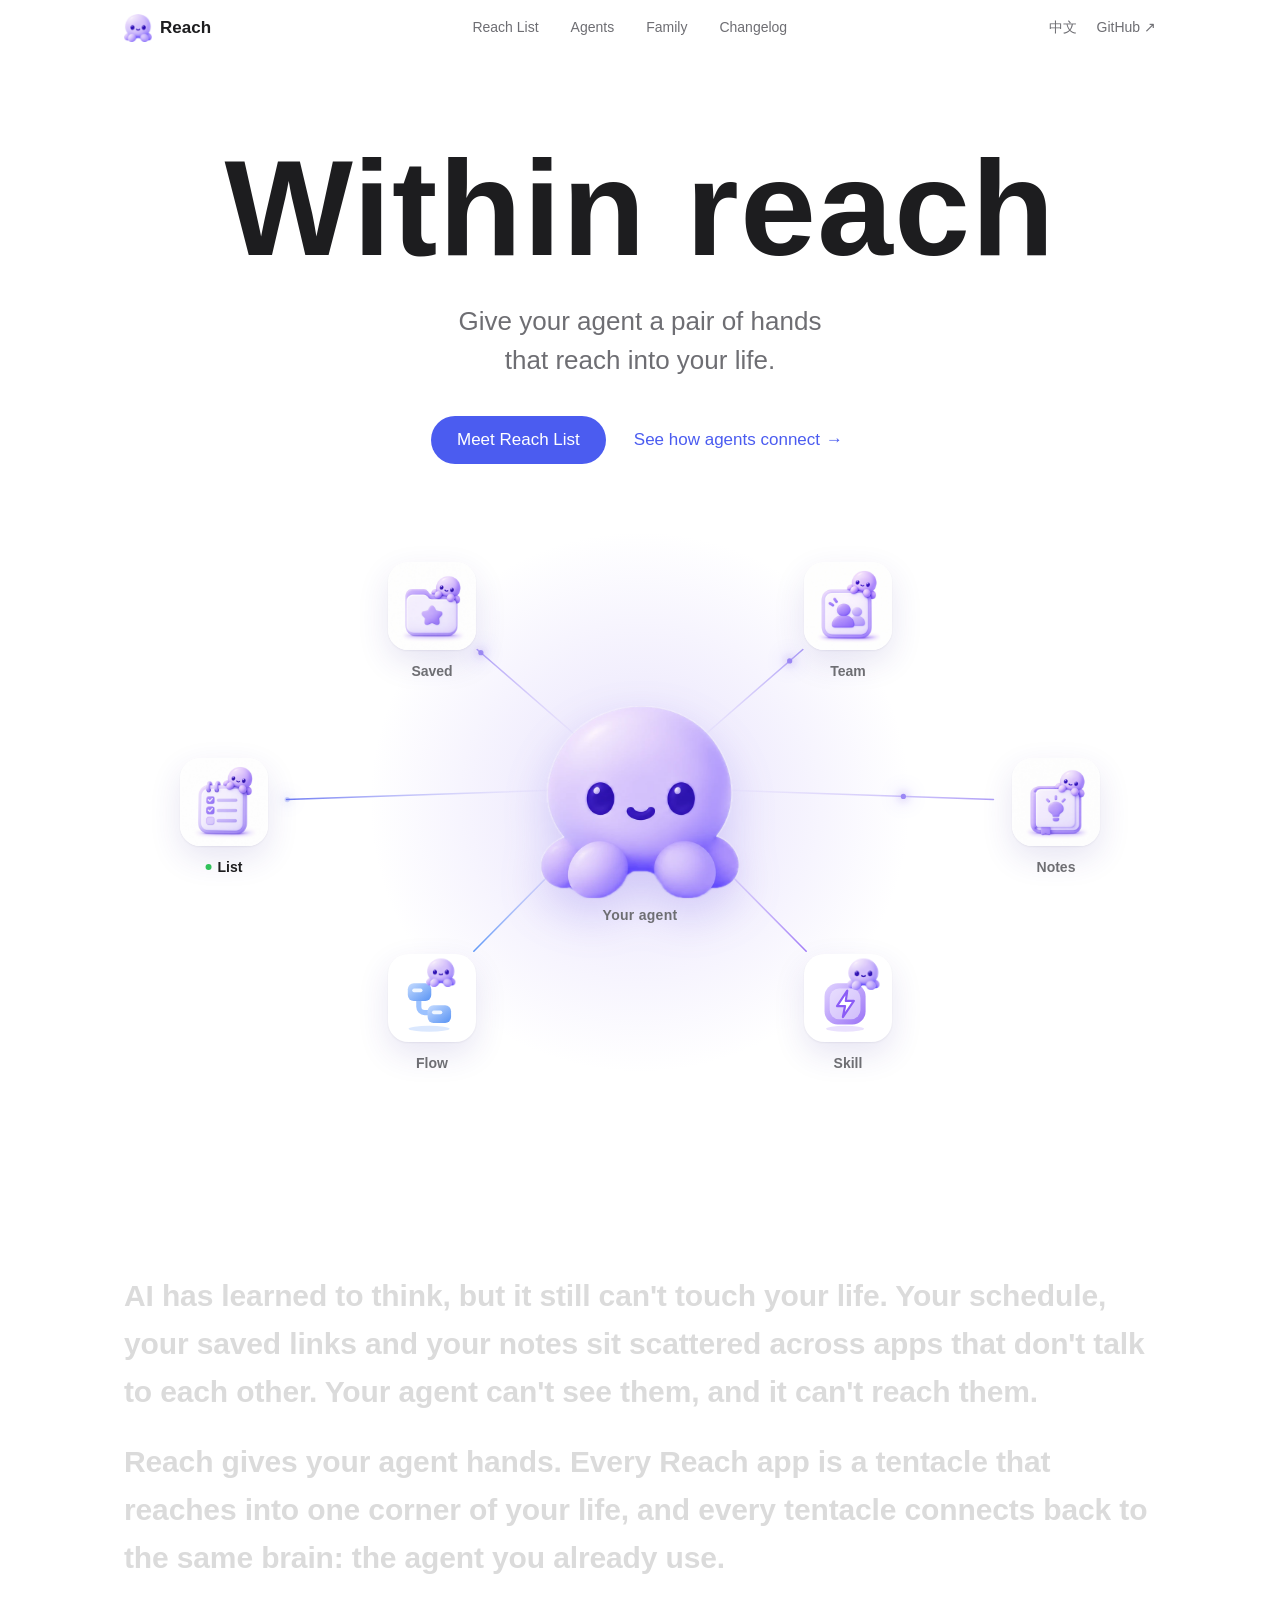
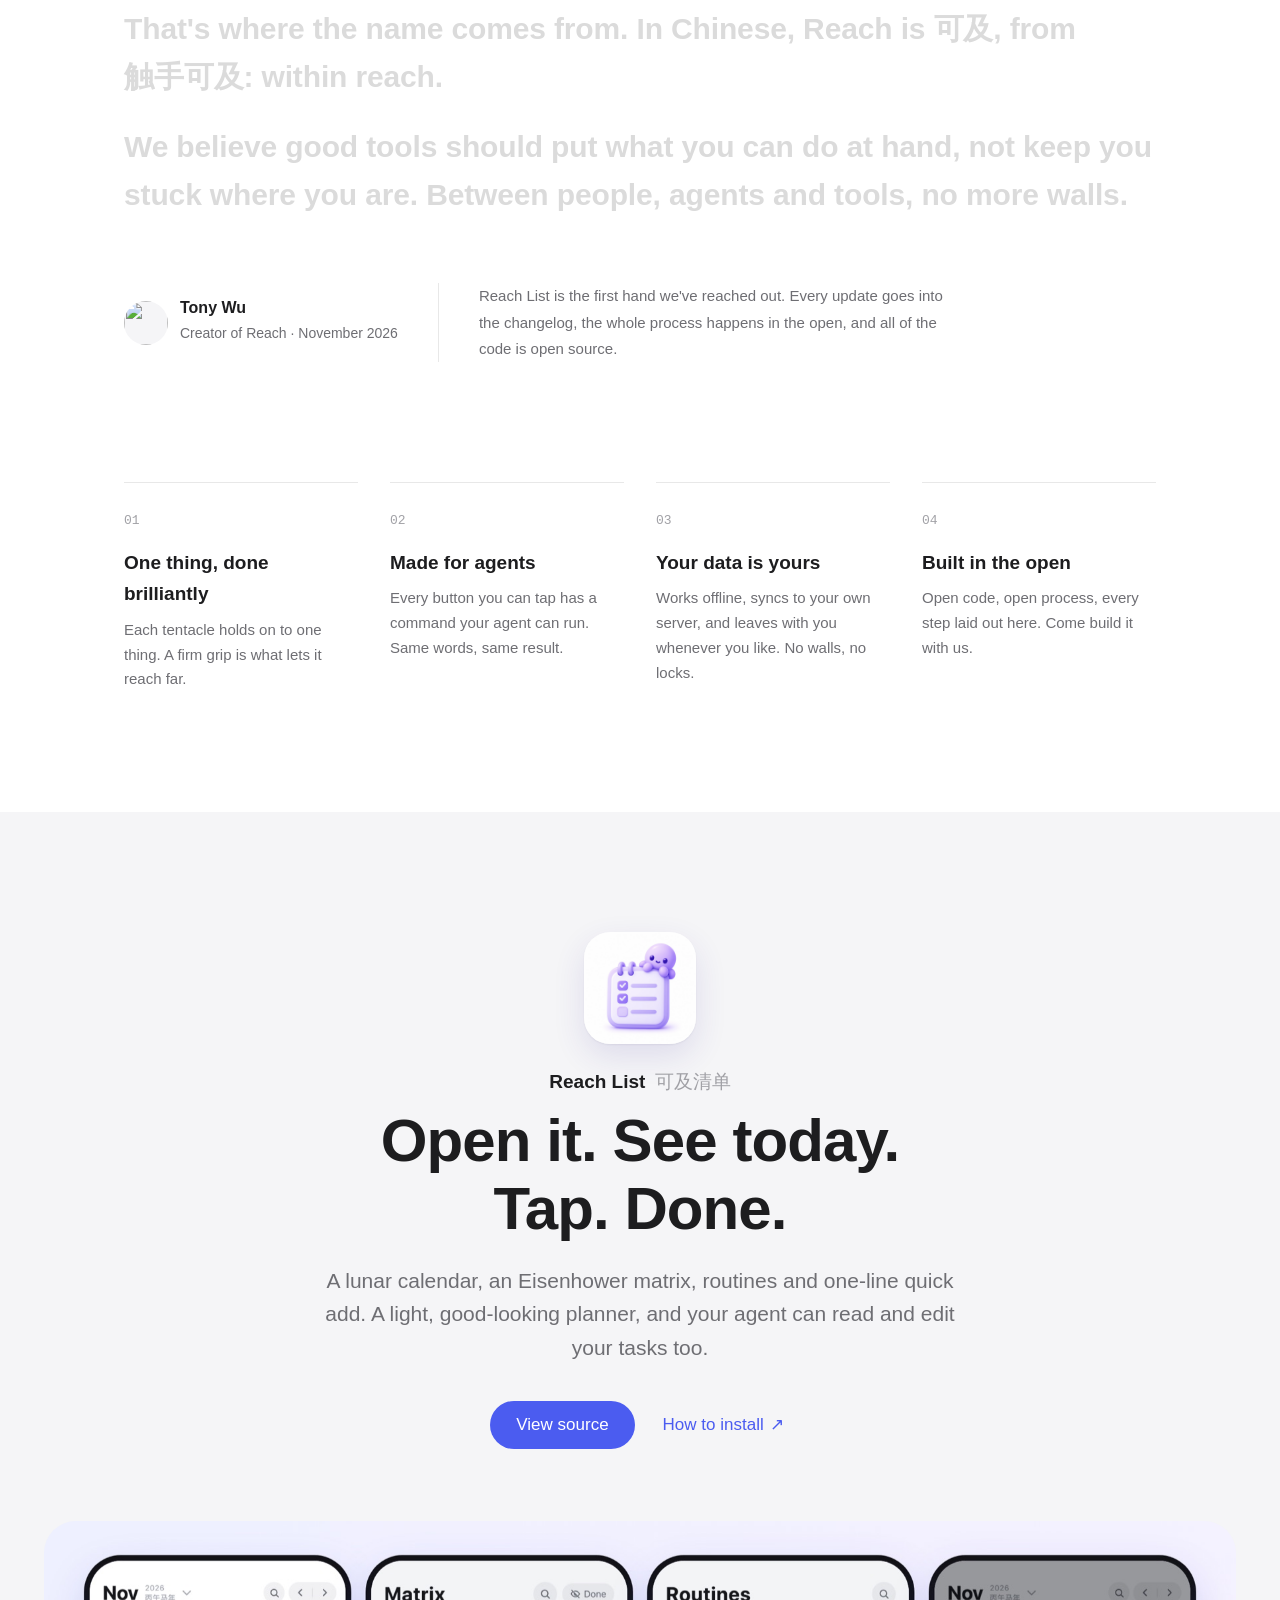
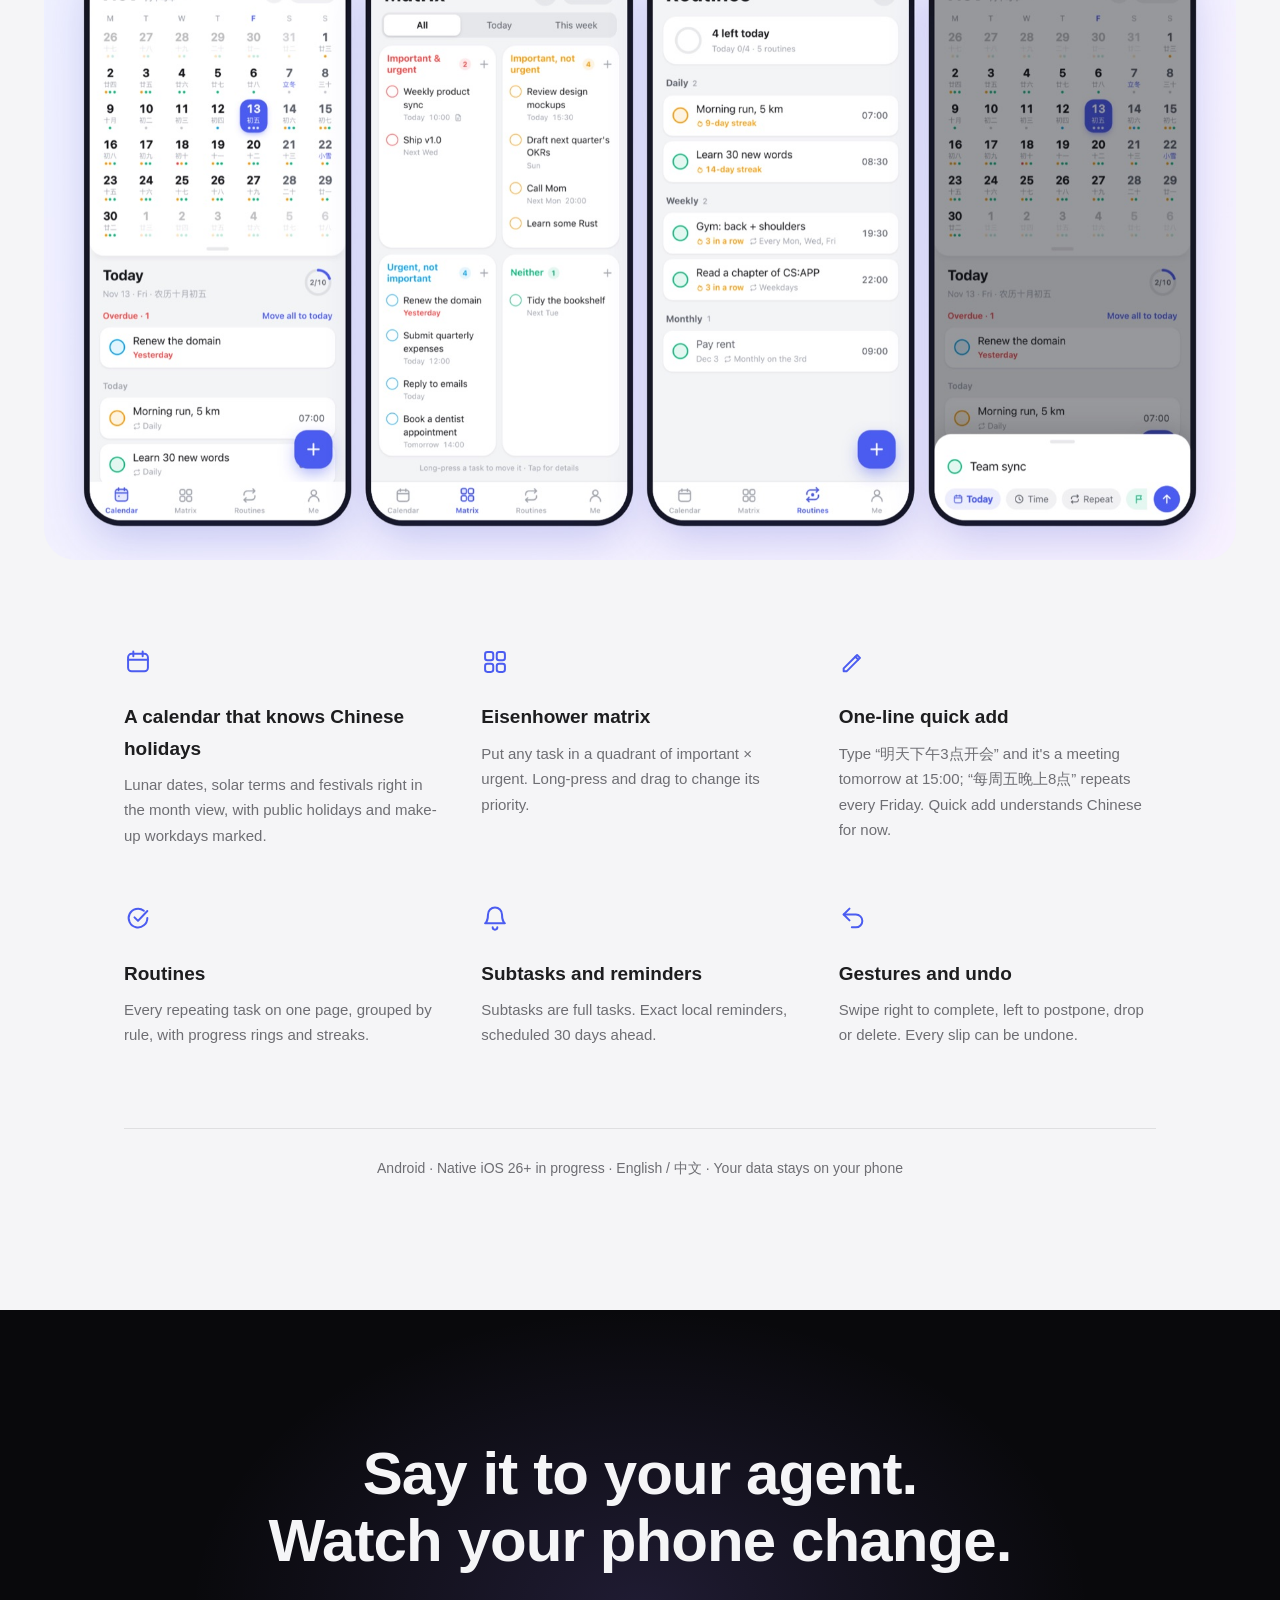
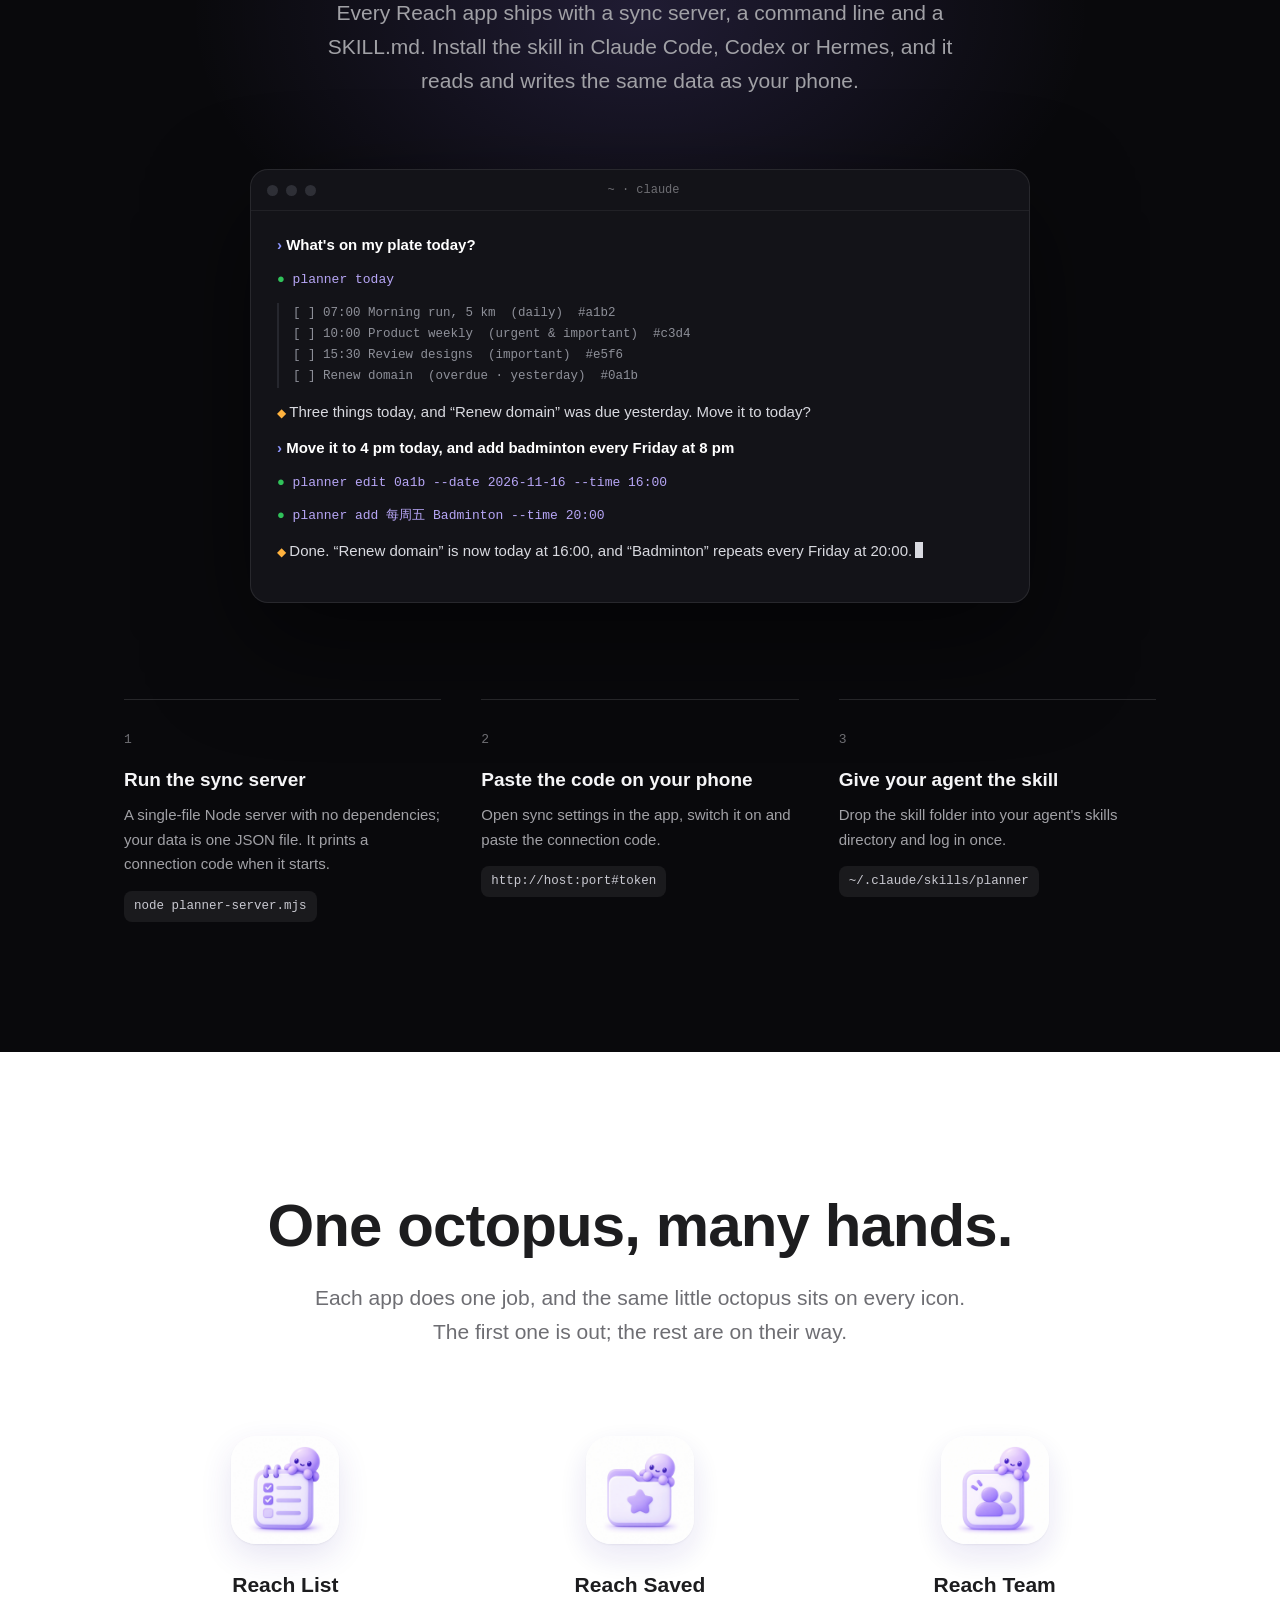
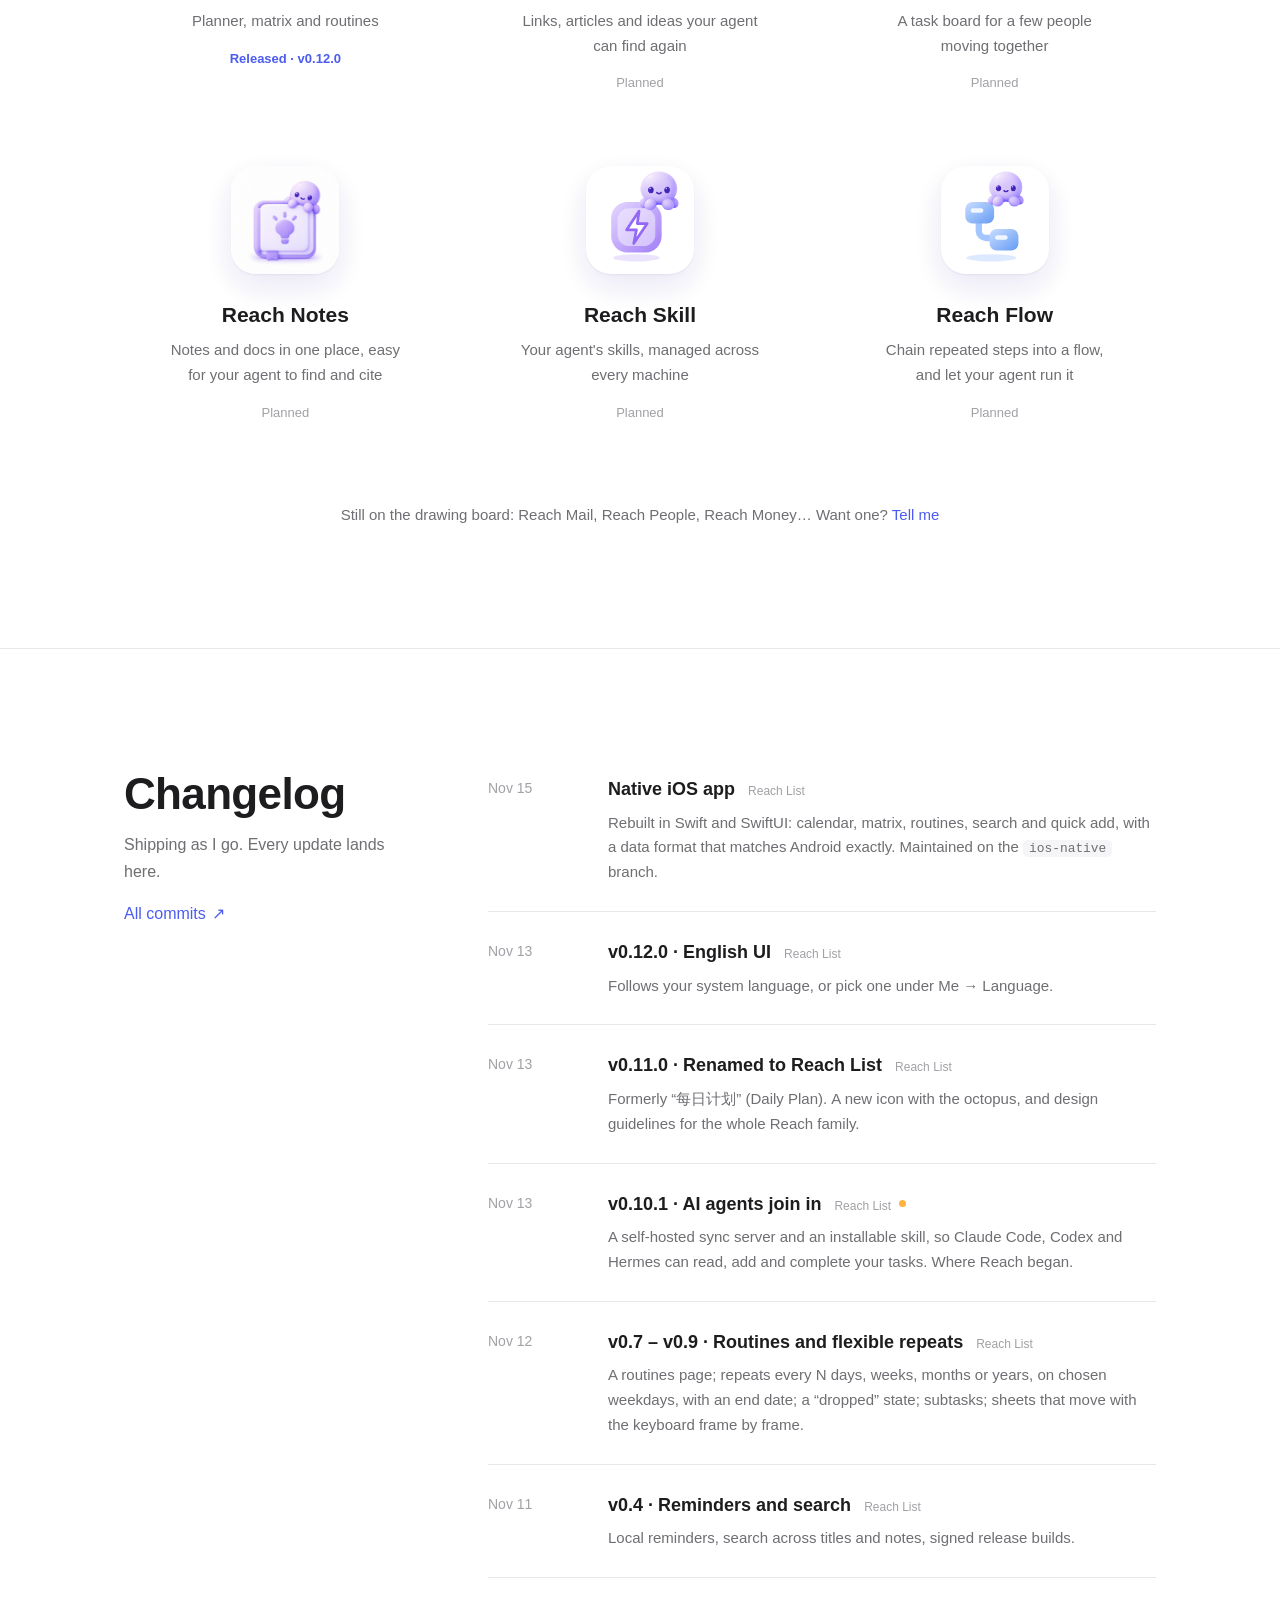
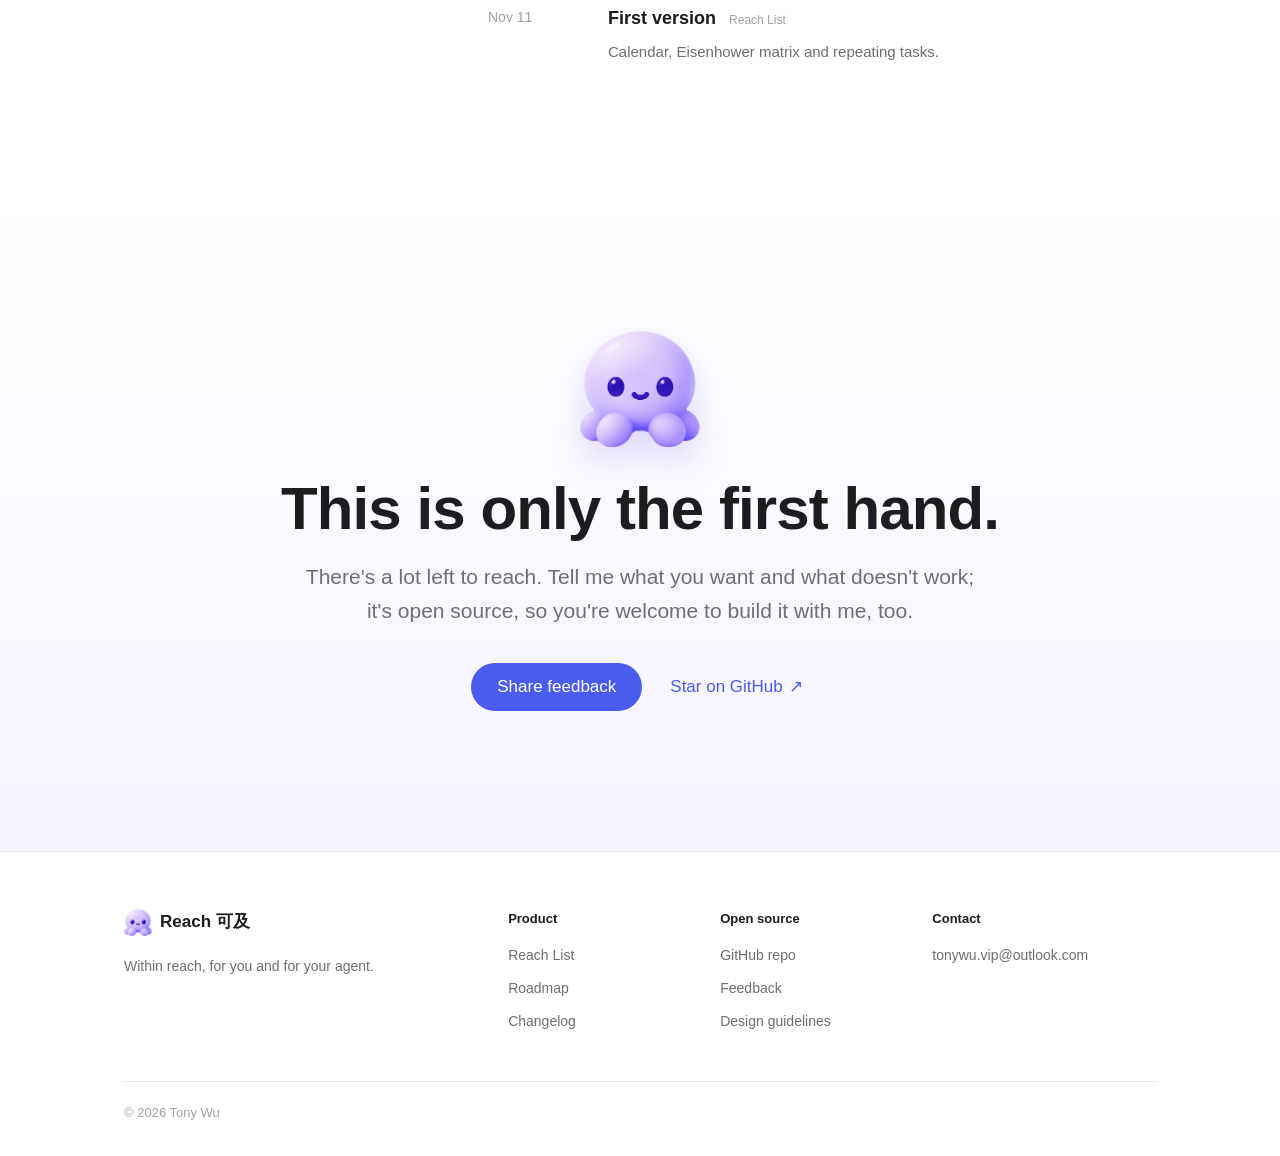
==== en/index.html @ 044f1260 "Add an English page, language auto-detection and a reworked manifesto - English version at /en/ with" ====
<!doctype html>
<html lang="en">
<head>
<meta charset="utf-8">
<meta name="viewport" content="width=device-width, initial-scale=1, viewport-fit=cover">
<title>Reach · Within reach</title>
<meta name="description" content="Reach (可及) is a family of small, open-source apps — list, saved, team, notes, skills, flows — each one usable by the AI agent you already run, through a single skill.">
<meta property="og:title" content="Reach · Within reach">
<meta property="og:description" content="Open-source apps your AI agent can use. The first one: Reach List.">
<meta property="og:image" content="../assets/list-hero-en.jpg">
<meta name="theme-color" content="#FFFFFF" media="(prefers-color-scheme: light)">
<meta name="theme-color" content="#0B0B0E" media="(prefers-color-scheme: dark)">
<link rel="icon" href="../assets/favicon-64.png?v=2" type="image/png" sizes="64x64">
<link rel="icon" href="../favicon.ico?v=2" sizes="any">
<link rel="apple-touch-icon" href="../assets/apple-touch-icon.png">
<script>
(function () {
  if (/bot|crawl|spider|slurp|bing|baidu|yandex|duckduck/i.test(navigator.userAgent) || navigator.webdriver) return;
  var pref = null;
  try { pref = localStorage.getItem('reach-lang'); } catch (e) {}
  var first = (navigator.languages && navigator.languages[0]) || navigator.language || '';
  var want = pref || (/^zh/i.test(first) ? 'zh' : 'en');
  if (want !== 'en') location.replace('../' + location.hash);
})();
</script>
<link rel="alternate" hreflang="zh-CN" href="../">
<link rel="alternate" hreflang="en" href="./">
<link rel="stylesheet" href="../style.css?v=14">
</head>
<body>

<!-- Mascot + family icons. Every icon: pastel object, lavender octopus peeking over its top-right corner. -->
<svg width="0" height="0" style="position:absolute" aria-hidden="true">
  <defs>
    <linearGradient id="g-violet" x1="0" y1="0" x2="1" y2="1"><stop offset="0" stop-color="#E2D5FF"/><stop offset="1" stop-color="#9A72F6"/></linearGradient>
    <linearGradient id="g-blue" x1="0" y1="0" x2="1" y2="1"><stop offset="0" stop-color="#C6DCFF"/><stop offset="1" stop-color="#5893F4"/></linearGradient>
    <symbol id="i-skill" viewBox="0 0 120 120">
      <ellipse cx="56" cy="102" rx="26" ry="4" fill="#8B5CF6" opacity=".18"/>
      <rect x="28" y="40" width="56" height="56" rx="18" fill="url(#g-violet)"/>
      <rect x="35" y="47" width="42" height="42" rx="13" fill="#F6F1FF" opacity=".55"/>
      <path d="M59 50 45 71h11l-3 15 15-22H57z" fill="#fff" stroke="#8B5CF6" stroke-width="3" stroke-linejoin="round"/>
      <image href="../assets/octo-front.png" x="59" y="6" width="44" height="43"/>
    </symbol>
    <symbol id="i-flow" viewBox="0 0 120 120">
      <ellipse cx="56" cy="102" rx="28" ry="4" fill="#3B82F6" opacity=".18"/>
      <path d="M42 60v12a8 8 0 0 0 8 8h6" fill="none" stroke="#9CC2FF" stroke-width="7" stroke-linecap="round"/>
      <rect x="27" y="40" width="32" height="24" rx="8" fill="url(#g-blue)"/>
      <rect x="54" y="70" width="32" height="24" rx="8" fill="url(#g-blue)"/>
      <rect x="33" y="47" width="14" height="5" rx="2.5" fill="#EFF6FF"/>
      <rect x="60" y="77" width="14" height="5" rx="2.5" fill="#EFF6FF"/>
      <image href="../assets/octo-front.png" x="52" y="6" width="40" height="39"/>
    </symbol>
  </defs>
</svg>

<header class="nav" id="top">
  <div class="wrap nav-in">
    <a class="brand" href="#top" aria-label="Reach home">
      <img class="brand-octo" src="../assets/octo-128.png" alt="" width="28" height="27">
      <span>Reach</span>
    </a>
    <nav class="nav-links">
      <a href="#list">Reach List</a>
      <a href="#agent">Agents</a>
      <a href="#family">Family</a>
      <a href="#changelog">Changelog</a>
    </nav>
    <div class="nav-end">
      <a class="nav-lang" data-lang="zh" href="../" hreflang="zh-CN" lang="zh-CN">中文</a>
      <a class="nav-gh" href="https://github.com/TonyWu2333/reachlist" target="_blank" rel="noopener">GitHub <span aria-hidden="true">↗</span></a>
    </div>
  </div>
</header>

<main>

<!-- ============ Hero ============ -->
<section class="hero">
  <div class="wrap">
    <h1>Within reach</h1>
    <p class="hero-sub">Give your agent a pair of hands<br>that reach into your life.</p>
    <div class="hero-cta">
      <a class="btn btn-primary" href="#list">Meet Reach List</a>
      <a class="btn btn-text" href="#agent">See how agents connect <span aria-hidden="true">→</span></a>
    </div>
  </div>

  <div class="stage" id="stage" aria-label="Your agent reaches every Reach app">
    <svg class="arms" id="arms" aria-hidden="true"></svg>
    <div class="core">
      <img class="octo" src="../assets/octo-front.png" alt="">
      <span class="core-label">Your agent</span>
    </div>
    <a class="orb live" href="#list" style="--a:180deg; --c:#4B5CF0"><span class="icon"><img src="../assets/list-icon.png" alt=""></span><b>List</b></a>
    <a class="orb" href="#family"    style="--a:240deg; --c:#9B87F5"><span class="icon"><img src="../assets/saved-icon.png" alt=""></span><b>Saved</b></a>
    <a class="orb" href="#family"    style="--a:300deg; --c:#9B87F5"><span class="icon"><img src="../assets/team-icon.png" alt=""></span><b>Team</b></a>
    <a class="orb" href="#family"    style="--a:0deg; --c:#9B87F5"><span class="icon"><img src="../assets/notes-icon.png" alt=""></span><b>Notes</b></a>
    <a class="orb" href="#family"    style="--a:60deg; --c:#8B5CF6"><span class="icon"><svg viewBox="0 0 120 120"><use href="#i-skill"/></svg></span><b>Skill</b></a>
    <a class="orb" href="#family"    style="--a:120deg; --c:#3B82F6"><span class="icon"><svg viewBox="0 0 120 120"><use href="#i-flow"/></svg></span><b>Flow</b></a>
  </div>
</section>

<!-- ============ Manifesto ============ -->
<section class="manifesto" id="story">
  <div class="wrap">
    <div class="m-text">
      <p>AI has learned to think, but it still can't touch your life. Your schedule, your saved links and your notes sit scattered across apps that don't talk to each other. Your agent can't see them, and it can't reach them.</p>
      <p>Reach gives your agent hands. Every Reach app is a tentacle that reaches into one corner of your life, and every tentacle connects back to the same brain: the agent you already use.</p>
      <p>That's where the name comes from. In Chinese, Reach is 可及, from <span class="nw">触手可及:</span> <span class="key nw">within reach.</span></p>
      <p>We believe good tools should put what you can do at hand, not keep you stuck where you are. Between people, agents and tools, <span class="nw">no more walls.</span></p>
    </div>
    <div class="m-foot">
      <div class="m-author">
        <img src="https://github.com/TonyWu2333.png?size=96" alt="" width="44" height="44" loading="lazy">
        <div><b>Tony Wu</b><span>Creator of Reach · November 2026</span></div>
      </div>
      <p class="m-note">Reach List is the first hand we've reached out. Every update goes into the changelog, the whole process happens in the open, and all of the code is open source.</p>
    </div>

    <div class="principles">
      <div><span>01</span><h3>One thing, done brilliantly</h3><p>Each tentacle holds on to one thing. A firm grip is what lets it reach far.</p></div>
      <div><span>02</span><h3>Made for agents</h3><p>Every button you can tap has a command your agent can run. Same words, same result.</p></div>
      <div><span>03</span><h3>Your data is yours</h3><p>Works offline, syncs to your own server, and leaves with you whenever you like. No walls, no locks.</p></div>
      <div><span>04</span><h3>Built in the open</h3><p>Open code, open process, every step laid out here. Come build it with us.</p></div>
    </div>
  </div>
</section>

<!-- ============ Reach List ============ -->
<section class="product" id="list">
  <div class="wrap">
    <div class="product-head">
      <img class="product-icon" src="../assets/list-icon.png" alt="Reach List icon" width="112" height="112">
      <p class="product-name">Reach List <span>可及清单</span></p>
      <h2>Open it. See today.<br>Tap. Done.</h2>
      <p class="lead">A lunar calendar, an Eisenhower matrix, routines and one-line quick add. A light, good-looking planner, and your agent can read and edit your tasks too.</p>
      <div class="product-cta">
        <a class="btn btn-primary" href="https://github.com/TonyWu2333/reachlist" target="_blank" rel="noopener">View source</a>
        <a class="btn btn-text" href="https://github.com/TonyWu2333/reachlist#-install" target="_blank" rel="noopener">How to install <span aria-hidden="true">↗</span></a>
      </div>
    </div>
  </div>

  <div class="wrap wide">
    <figure class="screens"><img src="../assets/list-hero-en.jpg" alt="Reach List screens: calendar, Eisenhower matrix, routines and quick add" loading="lazy"></figure>
  </div>

  <div class="wrap">
    <div class="features">
      <div>
        <svg viewBox="0 0 24 24"><rect x="3.5" y="5" width="17" height="15" rx="3"/><path d="M3.5 10h17M8 3v4M16 3v4"/></svg>
        <h3>A calendar that knows Chinese holidays</h3><p>Lunar dates, solar terms and festivals right in the month view, with public holidays and make-up workdays marked.</p>
      </div>
      <div>
        <svg viewBox="0 0 24 24"><rect x="3.5" y="3.5" width="7" height="7" rx="2"/><rect x="13.5" y="3.5" width="7" height="7" rx="2"/><rect x="3.5" y="13.5" width="7" height="7" rx="2"/><rect x="13.5" y="13.5" width="7" height="7" rx="2"/></svg>
        <h3>Eisenhower matrix</h3><p>Put any task in a quadrant of important × urgent. Long-press and drag to change its priority.</p>
      </div>
      <div>
        <svg viewBox="0 0 24 24"><path d="M4 17.5V20h2.5L18 8.5 15.5 6z"/><path d="M14 7.5 16.5 10"/></svg>
        <h3>One-line quick add</h3><p>Type “明天下午3点开会” and it's a meeting tomorrow at 15:00; “每周五晚上8点” repeats every Friday. Quick add understands Chinese for now.</p>
      </div>
      <div>
        <svg viewBox="0 0 24 24"><path d="M20 12a8 8 0 1 1-3-6.2"/><path d="m9 11.5 3 3 8-8.5"/></svg>
        <h3>Routines</h3><p>Every repeating task on one page, grouped by rule, with progress rings and streaks.</p>
      </div>
      <div>
        <svg viewBox="0 0 24 24"><path d="M6 9a6 6 0 1 1 12 0c0 6 2.5 7.5 2.5 7.5h-17S6 15 6 9z"/><path d="M10 20a2 2 0 0 0 4 0"/></svg>
        <h3>Subtasks and reminders</h3><p>Subtasks are full tasks. Exact local reminders, scheduled 30 days ahead.</p>
      </div>
      <div>
        <svg viewBox="0 0 24 24"><path d="M9 14 4 9l5-5"/><path d="M4 9h10.5a5.5 5.5 0 0 1 0 11H11"/></svg>
        <h3>Gestures and undo</h3><p>Swipe right to complete, left to postpone, drop or delete. Every slip can be undone.</p>
      </div>
    </div>
    <p class="specs">Android&nbsp;·&nbsp;Native iOS 26+ in progress&nbsp;·&nbsp;English / 中文&nbsp;·&nbsp;Your data stays on your phone</p>
  </div>
</section>

<!-- ============ Agent ============ -->
<section class="agent" id="agent">
  <div class="wrap">
    <div class="agent-head">
      <h2>Say it to your agent.<br>Watch your phone change.</h2>
      <p class="lead">Every Reach app ships with a sync server, a command line and a SKILL.md. Install the skill in Claude Code, Codex or Hermes, and it reads and writes the same data as your phone.</p>
    </div>

    <div class="term" role="img" aria-label="Example conversation with an agent">
      <div class="term-bar"><i></i><i></i><i></i><span>~ · claude</span></div>
      <div class="term-body">
        <p class="t-user">What's on my plate today?</p>
        <p class="t-tool">planner today</p>
        <pre class="t-out">[ ] 07:00 Morning run, 5 km  (daily)  #a1b2
[ ] 10:00 Product weekly  (urgent &amp; important)  #c3d4
[ ] 15:30 Review designs  (important)  #e5f6
[ ] Renew domain  (overdue · yesterday)  #0a1b</pre>
        <p class="t-ai">Three things today, and “Renew domain” was due yesterday. Move it to today?</p>
        <p class="t-user">Move it to 4 pm today, and add badminton every Friday at 8 pm</p>
        <p class="t-tool">planner edit 0a1b --date 2026-11-16 --time 16:00</p>
        <p class="t-tool">planner add 每周五 Badminton --time 20:00</p>
        <p class="t-ai">Done. “Renew domain” is now today at 16:00, and “Badminton” repeats every Friday at 20:00.<span class="caret"></span></p>
      </div>
    </div>

    <ol class="steps">
      <li>
        <span class="step-n">1</span>
        <h3>Run the sync server</h3>
        <p>A single-file Node server with no dependencies; your data is one JSON file. It prints a connection code when it starts.</p>
        <code>node planner-server.mjs</code>
      </li>
      <li>
        <span class="step-n">2</span>
        <h3>Paste the code on your phone</h3>
        <p>Open sync settings in the app, switch it on and paste the connection code.</p>
        <code>http://host:port#token</code>
      </li>
      <li>
        <span class="step-n">3</span>
        <h3>Give your agent the skill</h3>
        <p>Drop the skill folder into your agent's skills directory and log in once.</p>
        <code>~/.claude/skills/planner</code>
      </li>
    </ol>
  </div>
</section>

<!-- ============ Family ============ -->
<section class="family" id="family">
  <div class="wrap">
    <div class="section-head center">
      <h2>One octopus, many hands.</h2>
      <p class="lead">Each app does one job, and the same little octopus sits on every icon. The first one is out; the rest are on their way.</p>
    </div>

    <div class="lineup">
      <a class="lu live" href="#list">
        <span class="icon"><img src="../assets/list-icon.png" alt=""></span>
        <h3>Reach List</h3>
        <p>Planner, matrix and routines</p>
        <span class="status on">Released · v0.12.0</span>
      </a>
      <div class="lu">
        <span class="icon"><img src="../assets/saved-icon.png" alt=""></span>
        <h3>Reach Saved</h3>
        <p>Links, articles and ideas your agent can find again</p>
        <span class="status">Planned</span>
      </div>
      <div class="lu">
        <span class="icon"><img src="../assets/team-icon.png" alt=""></span>
        <h3>Reach Team</h3>
        <p>A task board for a few people moving together</p>
        <span class="status">Planned</span>
      </div>
      <div class="lu">
        <span class="icon"><img src="../assets/notes-icon.png" alt=""></span>
        <h3>Reach Notes</h3>
        <p>Notes and docs in one place, easy for your agent to find and cite</p>
        <span class="status">Planned</span>
      </div>
      <div class="lu">
        <span class="icon"><svg viewBox="0 0 120 120"><use href="#i-skill"/></svg></span>
        <h3>Reach Skill</h3>
        <p>Your agent's skills, managed across every machine</p>
        <span class="status">Planned</span>
      </div>
      <div class="lu">
        <span class="icon"><svg viewBox="0 0 120 120"><use href="#i-flow"/></svg></span>
        <h3>Reach Flow</h3>
        <p>Chain repeated steps into a flow, and let your agent run it</p>
        <span class="status">Planned</span>
      </div>
    </div>
    <p class="more">Still on the drawing board: Reach Mail, Reach People, Reach Money… Want one? <a href="https://github.com/TonyWu2333/reachlist/issues" target="_blank" rel="noopener">Tell me</a></p>
  </div>
</section>

<!-- ============ Changelog ============ -->
<section class="changelog" id="changelog">
  <div class="wrap log-grid">
    <div class="log-side">
      <h2>Changelog</h2>
      <p>Shipping as I go. Every update lands here.</p>
      <a class="btn btn-text" href="https://github.com/TonyWu2333/reachlist/commits/main" target="_blank" rel="noopener">All commits <span aria-hidden="true">↗</span></a>
    </div>
    <ol class="log">
      <li><time>Nov 15</time><div><h3>Native iOS app <em>Reach List</em></h3><p>Rebuilt in Swift and SwiftUI: calendar, matrix, routines, search and quick add, with a data format that matches Android exactly. Maintained on the <code>ios-native</code> branch.</p></div></li>
      <li><time>Nov 13</time><div><h3>v0.12.0 · English UI <em>Reach List</em></h3><p>Follows your system language, or pick one under Me → Language.</p></div></li>
      <li><time>Nov 13</time><div><h3>v0.11.0 · Renamed to Reach List <em>Reach List</em></h3><p>Formerly “每日计划” (Daily Plan). A new icon with the octopus, and design guidelines for the whole Reach family.</p></div></li>
      <li class="key"><time>Nov 13</time><div><h3>v0.10.1 · AI agents join in <em>Reach List</em></h3><p>A self-hosted sync server and an installable skill, so Claude Code, Codex and Hermes can read, add and complete your tasks. Where Reach began.</p></div></li>
      <li><time>Nov 12</time><div><h3>v0.7 – v0.9 · Routines and flexible repeats <em>Reach List</em></h3><p>A routines page; repeats every N days, weeks, months or years, on chosen weekdays, with an end date; a “dropped” state; subtasks; sheets that move with the keyboard frame by frame.</p></div></li>
      <li><time>Nov 11</time><div><h3>v0.4 · Reminders and search <em>Reach List</em></h3><p>Local reminders, search across titles and notes, signed release builds.</p></div></li>
      <li><time>Nov 11</time><div><h3>First version <em>Reach List</em></h3><p>Calendar, Eisenhower matrix and repeating tasks.</p></div></li>
    </ol>
  </div>
</section>

<!-- ============ CTA ============ -->
<section class="join">
  <div class="wrap">
    <img class="join-octo" src="../assets/octo-front.png" alt="" loading="lazy">
    <h2>This is only the first hand.</h2>
    <p class="lead">There's a lot left to reach. Tell me what you want and what doesn't work; it's open source, so you're welcome to build it with me, too.</p>
    <div class="hero-cta">
      <a class="btn btn-primary" href="https://github.com/TonyWu2333/reachlist/issues/new" target="_blank" rel="noopener">Share feedback</a>
      <a class="btn btn-text" href="https://github.com/TonyWu2333/reachlist" target="_blank" rel="noopener">Star on GitHub <span aria-hidden="true">↗</span></a>
    </div>
  </div>
</section>

</main>

<footer class="foot">
  <div class="wrap">
    <div class="foot-grid">
      <div class="foot-brand">
        <span class="brand">
          <img class="brand-octo" src="../assets/octo-128.png" alt="" width="28" height="27">
          <span>Reach 可及</span>
        </span>
        <p>Within reach, for you and for your agent.</p>
      </div>
      <div class="foot-col">
        <h4>Product</h4>
        <a href="#list">Reach List</a>
        <a href="#family">Roadmap</a>
        <a href="#changelog">Changelog</a>
      </div>
      <div class="foot-col">
        <h4>Open source</h4>
        <a href="https://github.com/TonyWu2333/reachlist" target="_blank" rel="noopener">GitHub repo</a>
        <a href="https://github.com/TonyWu2333/reachlist/issues" target="_blank" rel="noopener">Feedback</a>
        <a href="https://github.com/TonyWu2333/reachlist/blob/main/docs/DESIGN.md" target="_blank" rel="noopener">Design guidelines</a>
      </div>
      <div class="foot-col">
        <h4>Contact</h4>
        <a href="mailto:tonywu.vip@outlook.com">tonywu.vip@outlook.com</a>
      </div>
    </div>
    <p class="foot-copy">© 2026 Tony Wu</p>
  </div>
</footer>

<script src="../main.js?v=6"></script>
</body>
</html>
---- style.css ----
/* 可及 series site. Colours follow reachlist/docs/DESIGN.md; layout is editorial: type, space and hairlines, few boxes. */
:root {
  --bg: #FFFFFF;
  --bg-soft: #F5F5F7;
  --text: #1D1D1F;
  --text-2: #6E6E73;
  --text-3: #A1A1A6;
  --line: rgba(0, 0, 0, .09);
  --accent: #4B5CF0;
  --accent-soft: rgba(75, 92, 240, .09);
  --on-accent: #FFFFFF;
  --lavender: #B7A6F6;
  --reach: #FFB23E;
  --icon-shadow: 0 1px 2px rgba(20, 20, 50, .06), 0 12px 32px rgba(60, 40, 160, .12);
  --ease: cubic-bezier(.32, .72, 0, 1);
  --font: -apple-system, BlinkMacSystemFont, "PingFang SC", "HarmonyOS Sans SC", "MiSans", "Noto Sans SC", "Microsoft YaHei", sans-serif;
  --mono: ui-monospace, "SF Mono", "JetBrains Mono", Menlo, Consolas, monospace;
  color-scheme: light;
}
@media (prefers-color-scheme: dark) {
  :root {
    --bg: #0B0B0E;
    --bg-soft: #151518;
    --text: #F5F5F7;
    --text-2: #A1A1A6;
    --text-3: #6E6E73;
    --line: rgba(255, 255, 255, .11);
    --accent: #7C8AFF;
    --accent-soft: rgba(124, 138, 255, .14);
    --on-accent: #0B0B0E;
    --icon-shadow: 0 0 0 1px rgba(255, 255, 255, .08), 0 12px 32px rgba(0, 0, 0, .5);
    color-scheme: dark;
  }
}

* { box-sizing: border-box; }
html { scroll-behavior: smooth; scroll-padding-top: 64px; -webkit-text-size-adjust: 100%; }
body { margin: 0; background: var(--bg); color: var(--text); font: 400 17px/1.65 var(--font); -webkit-font-smoothing: antialiased; overflow-x: hidden; }
img { max-width: 100%; display: block; }
a { color: inherit; text-decoration: none; }
code { font-family: var(--mono); font-size: .86em; }
h1, h2, h3, h4, p { margin: 0; }
h1, h2 { font-weight: 700; letter-spacing: -.015em; line-height: 1.12; text-wrap: balance; }
.lead, .m-text { text-wrap: pretty; }

.wrap { max-width: 1080px; margin: 0 auto; padding: 0 24px; }
.wrap.wide { max-width: 1240px; }
.center { text-align: center; }
.lead { font-size: 21px; line-height: 1.6; color: var(--text-2); max-width: 32em; }
.center .lead { margin-left: auto; margin-right: auto; }
section h2 { font-size: clamp(36px, 5.4vw, 60px); }

/* ---------- Brand ---------- */
.brand { display: inline-flex; align-items: center; gap: 8px; font-weight: 650; font-size: 17px; }
.brand-octo { width: 28px; height: auto; }

/* ---------- Nav ---------- */
.nav { position: sticky; top: 0; z-index: 20; background: color-mix(in srgb, var(--bg) 78%, transparent); backdrop-filter: saturate(1.8) blur(20px); -webkit-backdrop-filter: saturate(1.8) blur(20px); border-bottom: 1px solid transparent; transition: border-color .3s; }
.nav.scrolled { border-bottom-color: var(--line); }
.nav-in { display: flex; align-items: center; height: 56px; }
.nav-links { display: flex; gap: 32px; margin: 0 auto; font-size: 14px; color: var(--text-2); }
.nav-links a:hover, .nav-gh:hover { color: var(--text); }
.nav-end { display: flex; align-items: center; gap: 20px; }
.nav-gh, .nav-lang { font-size: 14px; color: var(--text-2); }
.nav-lang:hover { color: var(--text); }

/* ---------- Buttons ---------- */
.btn { display: inline-flex; align-items: center; gap: 6px; height: 48px; padding: 0 26px; border-radius: 99px; font-size: 17px; font-weight: 500; white-space: nowrap; transition: transform .18s, background .2s, opacity .2s; }
.btn:active { transform: scale(.97); }
.btn-primary { background: var(--accent); color: var(--on-accent); }
.btn-primary:hover { background: color-mix(in srgb, var(--accent) 86%, #000); }
.btn-text { padding: 0 6px; color: var(--accent); }
.btn-text:hover span { transform: translateX(3px); }
.btn-text span { display: inline-block; transition: transform .2s var(--ease); }
.hero-cta, .product-cta { display: flex; justify-content: center; align-items: center; flex-wrap: wrap; gap: 14px 22px; margin-top: 36px; }

/* ---------- Hero ---------- */
.hero { padding: 72px 0 40px; text-align: center; position: relative; }
.hero h1 { margin-top: 8px; font-size: clamp(64px, 12vw, 136px); font-weight: 750; letter-spacing: .01em; line-height: 1.05; }
.hero-sub { margin-top: 22px; font-size: clamp(20px, 2.4vw, 26px); line-height: 1.5; color: var(--text-2); font-weight: 450; }

.stage { --rx: 40%; --ry: 39%; position: relative; max-width: 1040px; margin: 48px auto 0; aspect-ratio: 1040 / 580; }
.stage::before { content: ""; position: absolute; left: 50%; top: 50%; width: 52%; aspect-ratio: 1; transform: translate(-50%, -50%); background: radial-gradient(closest-side, color-mix(in srgb, var(--lavender) 34%, transparent), transparent); z-index: -1; }
.arms .line { fill: none; stroke-width: 1.5; stroke-linecap: round; }
.arms .spark { filter: drop-shadow(0 0 4px currentColor) drop-shadow(0 0 10px currentColor); }
.arms { position: absolute; inset: 0; width: 100%; height: 100%; overflow: visible; pointer-events: none; }
.core { position: absolute; left: 50%; top: 50%; width: 19%; transform: translate(-50%, -50%); z-index: 1; }
.octo { display: block; width: 100%; height: auto; animation: bob 4.5s ease-in-out infinite alternate; filter: drop-shadow(0 18px 22px rgba(110, 86, 230, .22)); }
@keyframes bob { from { transform: translateY(-5px); } to { transform: translateY(5px); } }
.core-label { position: absolute; left: 50%; top: 100%; transform: translateX(-50%); white-space: nowrap; margin-top: 6px; font-size: 14px; font-weight: 600; color: var(--text-2); letter-spacing: .02em; }

.icon { display: block; aspect-ratio: 1; border-radius: 23%; background: #FFF; box-shadow: var(--icon-shadow); overflow: hidden; }
.icon img, .icon svg { width: 100%; height: 100%; display: block; }
.orb { position: absolute; left: calc(50% + var(--rx) * cos(var(--a))); top: calc(50% + var(--ry) * sin(var(--a))); transform: translate(-50%, -50%); z-index: 1; }
.orb .icon { width: clamp(56px, 8.2vw, 88px); transition: transform .35s var(--ease); }
.orb:hover .icon { transform: translateY(-4px) scale(1.04); }
.orb b { position: absolute; left: 50%; top: 100%; transform: translateX(-50%); margin-top: 10px; white-space: nowrap; font-size: 14px; font-weight: 600; color: var(--text-2); }
.orb.live b { color: var(--text); }
.orb.live b::before { content: ""; display: inline-block; width: 6px; height: 6px; margin-right: 6px; border-radius: 50%; background: #30C25A; vertical-align: 2px; }

/* ---------- Manifesto ---------- */
.manifesto { padding: 140px 0 120px; }
.m-text { font-size: clamp(20px, 2.5vw, 30px); line-height: 1.6; font-weight: 650; letter-spacing: -.005em; color: var(--text); }
.m-text p + p { margin-top: .75em; }
.m-text .ch { color: color-mix(in srgb, var(--text) 16%, var(--bg)); transition: color .25s; }
.m-text .ch.lit { color: var(--text); }
.m-text .key .ch.lit { color: var(--accent); }
.m-foot { display: flex; align-items: center; gap: 20px 40px; margin-top: 64px; flex-wrap: wrap; }
.m-author { display: flex; align-items: center; gap: 12px; }
.m-author img { width: 44px; height: 44px; border-radius: 50%; background: var(--bg-soft); }
.m-author b { display: block; font-size: 16px; font-weight: 600; line-height: 1.3; }
.m-author span { font-size: 14px; color: var(--text-2); }
.m-note { flex: 1; min-width: 240px; max-width: 34em; font-size: 15px; line-height: 1.75; color: var(--text-2); padding-left: 40px; border-left: 1px solid var(--line); }

.principles { display: grid; grid-template-columns: repeat(4, 1fr); gap: 32px; margin-top: 120px; }
.principles div { padding-top: 22px; border-top: 1px solid var(--line); }
.principles span { font: 500 13px var(--mono); color: var(--text-3); }
.principles h3 { margin-top: 14px; font-size: 19px; font-weight: 650; }
.principles p { margin-top: 8px; font-size: 15px; color: var(--text-2); }

/* ---------- Product ---------- */
.product { padding: 120px 0 130px; background: var(--bg-soft); }
.product-head { text-align: center; }
.product-icon { width: 112px; height: 112px; margin: 0 auto; border-radius: 26px; box-shadow: var(--icon-shadow); }
.product-name { margin-top: 22px; font-size: 19px; font-weight: 600; }
.product-name span { color: var(--text-3); font-weight: 500; margin-left: 4px; }
.product-head h2 { margin-top: 10px; }
.product-head .lead { margin: 22px auto 0; }
.screens { margin: 72px 0 0; border-radius: 32px; overflow: hidden; background: #F1F0FB; }
.screens img { width: 100%; }
.features { display: grid; grid-template-columns: repeat(3, 1fr); gap: 56px 40px; margin-top: 88px; }
.features svg { width: 28px; height: 28px; fill: none; stroke: var(--accent); stroke-width: 1.7; stroke-linecap: round; stroke-linejoin: round; }
.features h3 { margin-top: 16px; font-size: 19px; font-weight: 650; }
.features p { margin-top: 8px; font-size: 15px; color: var(--text-2); line-height: 1.7; }
.specs { margin-top: 80px; padding-top: 28px; border-top: 1px solid var(--line); text-align: center; font-size: 14px; color: var(--text-2); }

/* ---------- Agent (always dark) ---------- */
.agent { padding: 130px 0; background: #09090C; color: #F5F5F7; position: relative; overflow: hidden; }
.agent::before { content: ""; position: absolute; left: 50%; top: 0; width: 900px; height: 600px; transform: translateX(-50%); background: radial-gradient(closest-side, rgba(150, 125, 255, .16), transparent); pointer-events: none; }
.agent-head { text-align: center; position: relative; }
.agent .lead { color: #A1A1A6; margin: 22px auto 0; }
.term { position: relative; max-width: 780px; margin: 72px auto 0; border-radius: 18px; overflow: hidden; background: #131318; border: 1px solid rgba(255, 255, 255, .09); box-shadow: 0 40px 100px rgba(0, 0, 0, .5); font-size: 15px; text-align: left; }
.term-bar { display: flex; align-items: center; gap: 8px; padding: 13px 16px; border-bottom: 1px solid rgba(255, 255, 255, .06); }
.term-bar i { width: 11px; height: 11px; border-radius: 50%; background: #2E2F36; }
.term-bar span { margin: 0 auto; padding-right: 50px; font: 12px var(--mono); color: #6E6E73; }
.term-body { padding: 22px 26px 26px; }
.term-body p, .term-body pre { margin: 0 0 12px; opacity: 0; transform: translateY(6px); transition: opacity .45s, transform .45s var(--ease); }
.term-body.play p, .term-body.play pre { opacity: 1; transform: none; }
.t-user { color: #fff; font-weight: 600; }
.t-user::before { content: "› "; color: #8E97FF; }
.t-tool { font: 13px/1.6 var(--mono); color: #B7A6F6; }
.t-tool::before { content: "● "; color: #30C25A; }
.t-out { font: 12.5px/1.7 var(--mono); color: #8E9099; padding-left: 14px; border-left: 2px solid #26272E; white-space: pre; overflow-x: auto; }
.t-ai { color: #D9DAE0; }
.t-ai::before { content: "◆ "; color: var(--reach); font-size: .8em; }
.caret { display: inline-block; width: 8px; height: 1.05em; margin-left: 3px; vertical-align: -2px; background: #D9DAE0; animation: caret 1s steps(1) infinite; }
@keyframes caret { 50% { opacity: 0; } }

.steps { list-style: none; padding: 0; margin: 96px 0 0; display: grid; grid-template-columns: repeat(3, 1fr); gap: 40px; position: relative; }
.steps li { padding-top: 24px; border-top: 1px solid rgba(255, 255, 255, .12); min-width: 0; }
.step-n { font: 500 13px var(--mono); color: #6E6E73; }
.steps h3 { margin-top: 12px; font-size: 19px; font-weight: 650; }
.steps p { margin-top: 8px; font-size: 15px; color: #A1A1A6; }
.steps code { display: inline-block; margin-top: 14px; padding: 5px 10px; border-radius: 8px; background: rgba(255, 255, 255, .07); color: #C9C9D1; font-size: 12.5px; }

/* ---------- Family ---------- */
.family { padding: 140px 0 120px; }
.section-head .lead { margin-top: 22px; }
.lineup { display: grid; grid-template-columns: repeat(3, 1fr); gap: 72px 32px; margin-top: 88px; }
.lu { display: flex; flex-direction: column; align-items: center; text-align: center; }
.lu .icon { width: 108px; transition: transform .35s var(--ease); }
.lu.live:hover .icon { transform: translateY(-4px); }
.lu h3 { margin-top: 24px; font-size: 21px; font-weight: 650; }
.lu p { margin-top: 6px; font-size: 15px; color: var(--text-2); max-width: 16em; }
.status { margin-top: 14px; font-size: 13px; color: var(--text-3); }
.status.on { color: var(--accent); font-weight: 600; }
.lu:not(.live) .icon { opacity: .92; }
.more { margin-top: 80px; text-align: center; font-size: 15px; color: var(--text-2); }
.more a { color: var(--accent); }

/* ---------- Changelog ---------- */
.changelog { padding: 120px 0; border-top: 1px solid var(--line); }
.log-grid { display: grid; grid-template-columns: 300px 1fr; gap: 64px; align-items: start; }
.log-side { position: sticky; top: 100px; }
.log-side h2 { font-size: clamp(32px, 4vw, 44px); }
.log-side p { margin-top: 14px; color: var(--text-2); font-size: 16px; }
.log-side .btn-text { margin: 16px 0 0 -6px; height: auto; font-size: 16px; }
.log { list-style: none; margin: 0; padding: 0; }
.log li { display: grid; grid-template-columns: 96px 1fr; gap: 24px; padding: 26px 0; border-top: 1px solid var(--line); }
.log li:first-child { border-top: 0; padding-top: 6px; }
.log time { font-size: 14px; color: var(--text-3); font-variant-numeric: tabular-nums; padding-top: 2px; }
.log h3 { font-size: 18px; font-weight: 650; }
.log h3 em { font-style: normal; font-size: 12px; font-weight: 500; color: var(--text-3); margin-left: 8px; }
.log li.key h3::after { content: ""; display: inline-block; width: 7px; height: 7px; margin-left: 8px; border-radius: 50%; background: var(--reach); vertical-align: 3px; }
.log p { margin-top: 6px; font-size: 15px; color: var(--text-2); }
.log code { padding: 1px 6px; border-radius: 5px; background: var(--bg-soft); }

/* ---------- CTA ---------- */
.join { padding: 120px 0 140px; text-align: center; background: linear-gradient(180deg, var(--bg), color-mix(in srgb, var(--lavender) 14%, var(--bg))); }
.join-octo { width: 120px; height: auto; margin: 0 auto 28px; animation: bob 4.5s ease-in-out infinite alternate; filter: drop-shadow(0 14px 18px rgba(110, 86, 230, .2)); }
.join .lead { margin: 18px auto 0; }

/* ---------- Footer ---------- */
.foot { padding: 56px 0 calc(32px + env(safe-area-inset-bottom)); border-top: 1px solid var(--line); font-size: 14px; }
.foot-grid { display: grid; grid-template-columns: 2fr 1fr 1fr 1.3fr; gap: 40px; }
.foot-brand p { margin-top: 12px; color: var(--text-2); max-width: 22em; }
.foot-col { display: flex; flex-direction: column; gap: 10px; }
.foot-col h4 { font-size: 13px; font-weight: 600; color: var(--text); margin-bottom: 4px; }
.foot-col a { color: var(--text-2); }
.foot-col a:hover { color: var(--text); }
.foot-copy { margin-top: 48px; padding-top: 20px; border-top: 1px solid var(--line); color: var(--text-3); font-size: 13px; }

/* ---------- Reveal ---------- */
.reveal { opacity: 0; transform: translateY(24px); transition: opacity .9s var(--ease), transform .9s var(--ease); }
.reveal.in { opacity: 1; transform: none; }

/* ---------- Responsive ---------- */
@media (max-width: 900px) {
  .nav-links { display: none; }
    .nav-in { justify-content: space-between; }
  .principles { grid-template-columns: repeat(2, 1fr); gap: 40px 28px; }
    .features { grid-template-columns: repeat(2, 1fr); }
  .log-grid { grid-template-columns: 1fr; gap: 40px; }
  .log-side { position: static; }
}
@media (max-width: 640px) {
  body { font-size: 16px; }
  .wrap { padding: 0 20px; }
  .lead { font-size: 18px; }
  section h2 { font-size: 30px; }
  .hero { padding-top: 48px; }
  .stage { --rx: 38%; --ry: 35%; aspect-ratio: 1 / 1.08; margin-top: 32px; }
  .stage::before { width: 90%; }
  .core { width: 27%; }
  .orb .icon { width: 58px; }
  .orb b { font-size: 12px; margin-top: 6px; }
  .manifesto, .family { padding: 96px 0 88px; }
  .principles { grid-template-columns: 1fr; gap: 28px; margin-top: 80px; }
  .m-note { padding-left: 0; border-left: 0; }
  .product, .agent { padding: 96px 0; }
  .screens { margin-top: 48px; border-radius: 20px; }
  .features { grid-template-columns: 1fr; gap: 36px; margin-top: 64px; }
  .term { margin-top: 48px; font-size: 14px; }
  .term-body { padding: 18px 18px 20px; }
  .t-out { font-size: 11px; }
  .steps { grid-template-columns: 1fr; gap: 28px; margin-top: 64px; }
  .lineup { grid-template-columns: repeat(2, 1fr); gap: 48px 16px; margin-top: 56px; }
  .lu .icon { width: 84px; }
  .lu h3 { font-size: 18px; margin-top: 18px; }
  .lu p { font-size: 14px; }
  .changelog { padding: 88px 0; }
  .log li { grid-template-columns: 1fr; gap: 4px; }
  .foot-grid { grid-template-columns: 1fr 1fr; }
  .foot-brand, .foot-col:last-child { grid-column: 1 / -1; }
}

@media (prefers-reduced-motion: reduce) {
  *, *::before, *::after { animation: none !important; transition: none !important; }
  .reveal, .term-body p, .term-body pre { opacity: 1; transform: none; }
}
.nw { white-space: nowrap; }
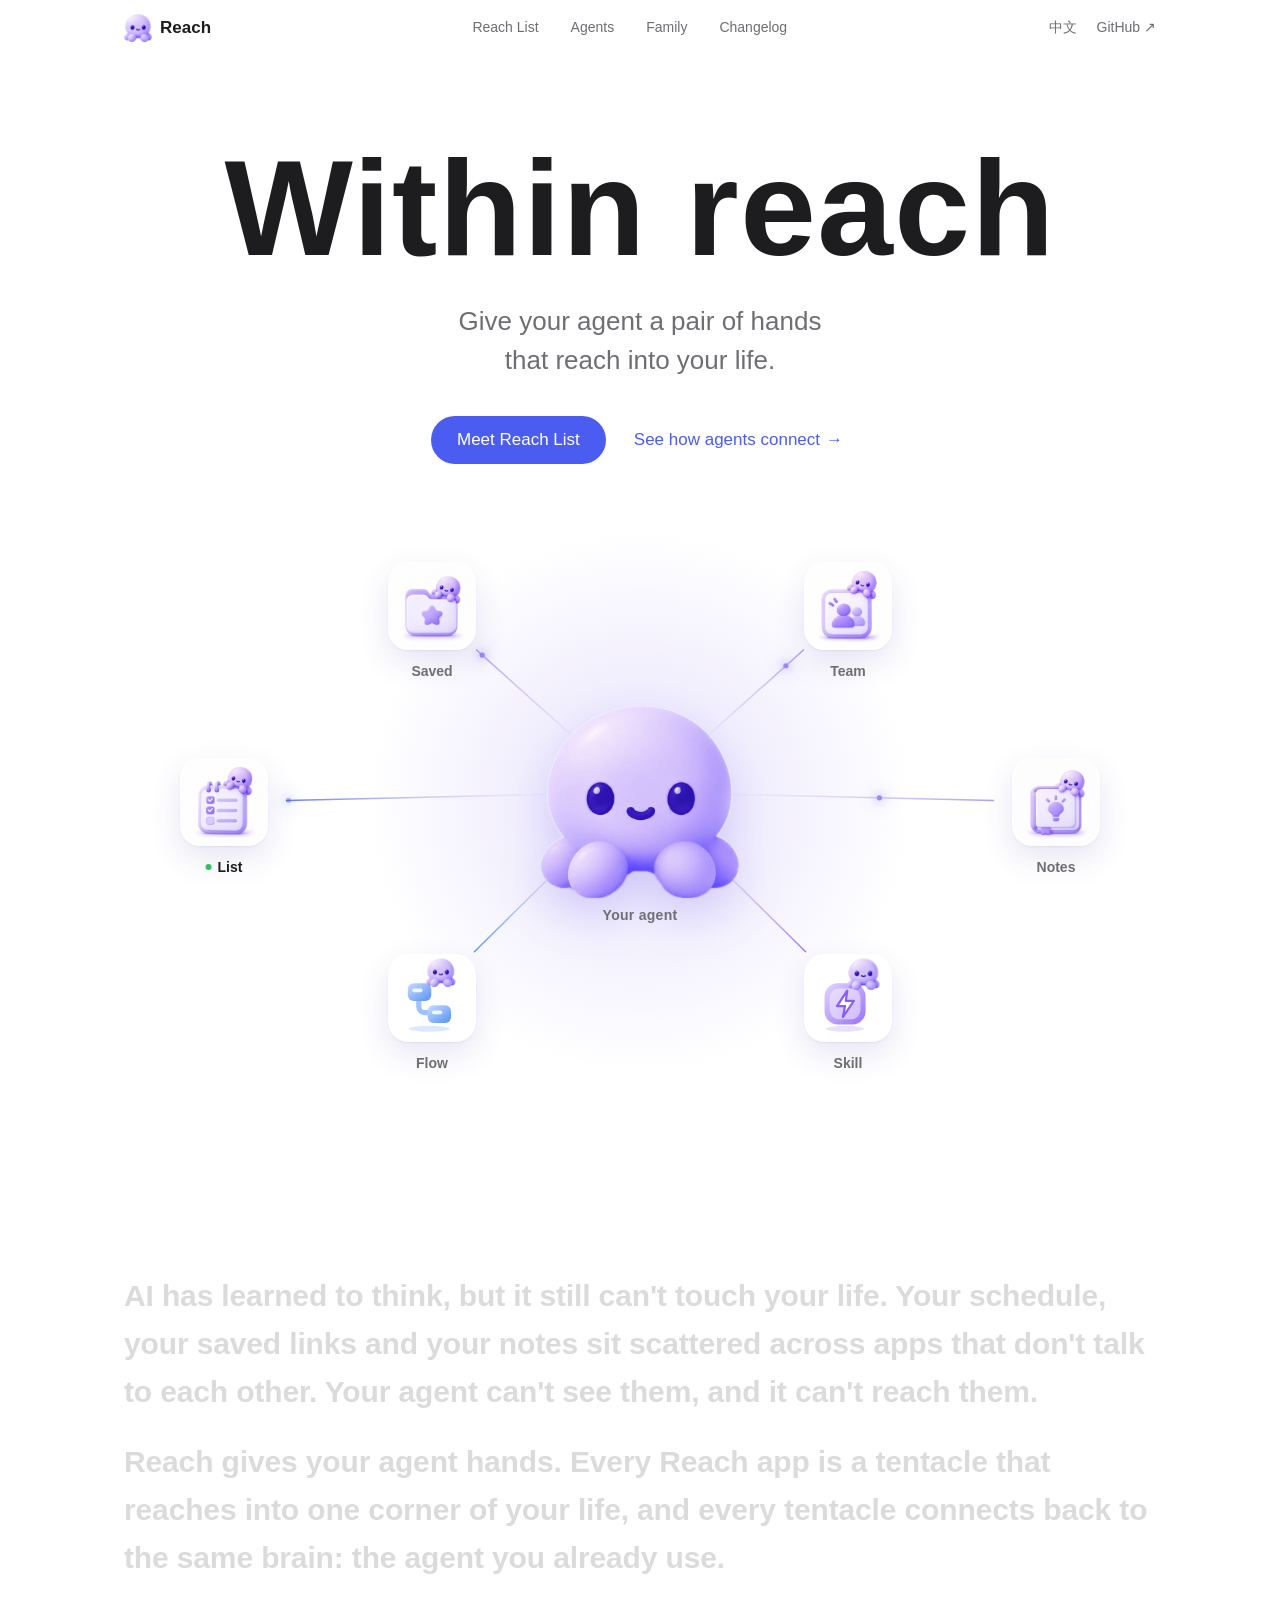
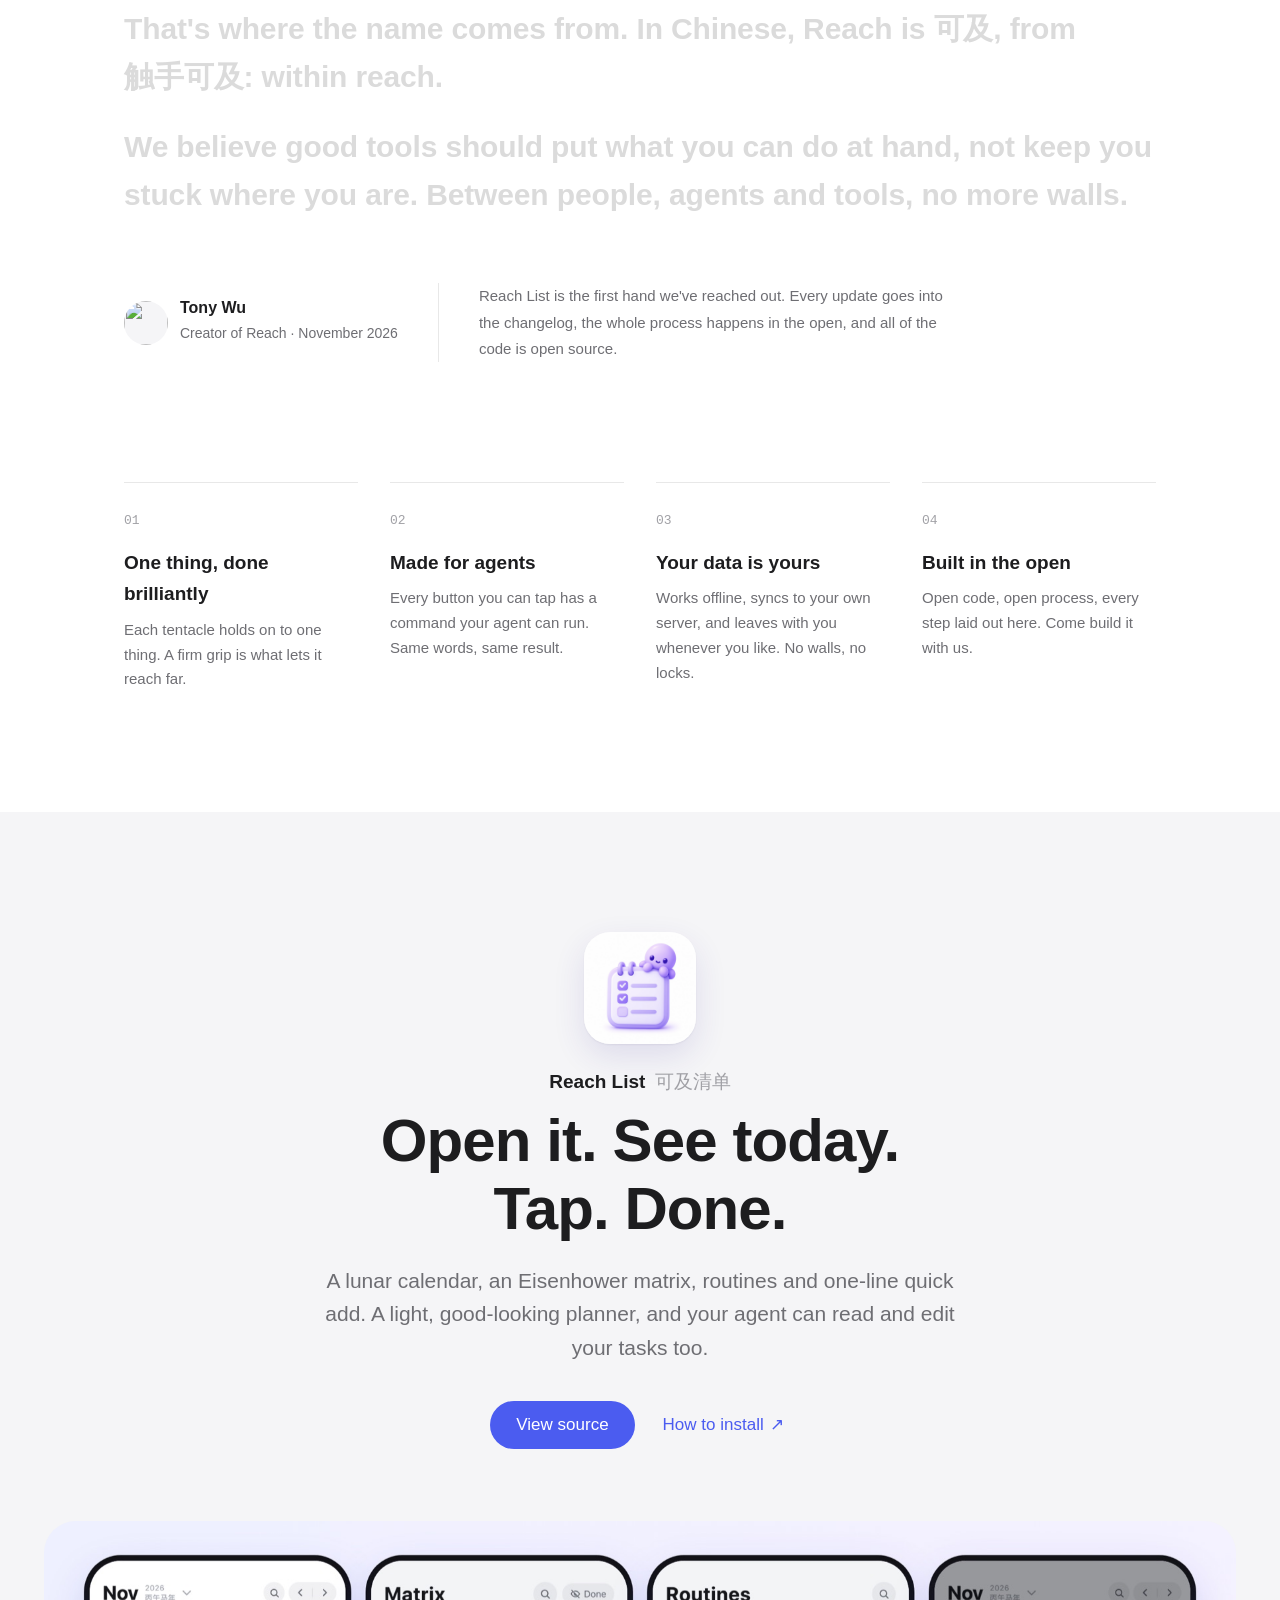
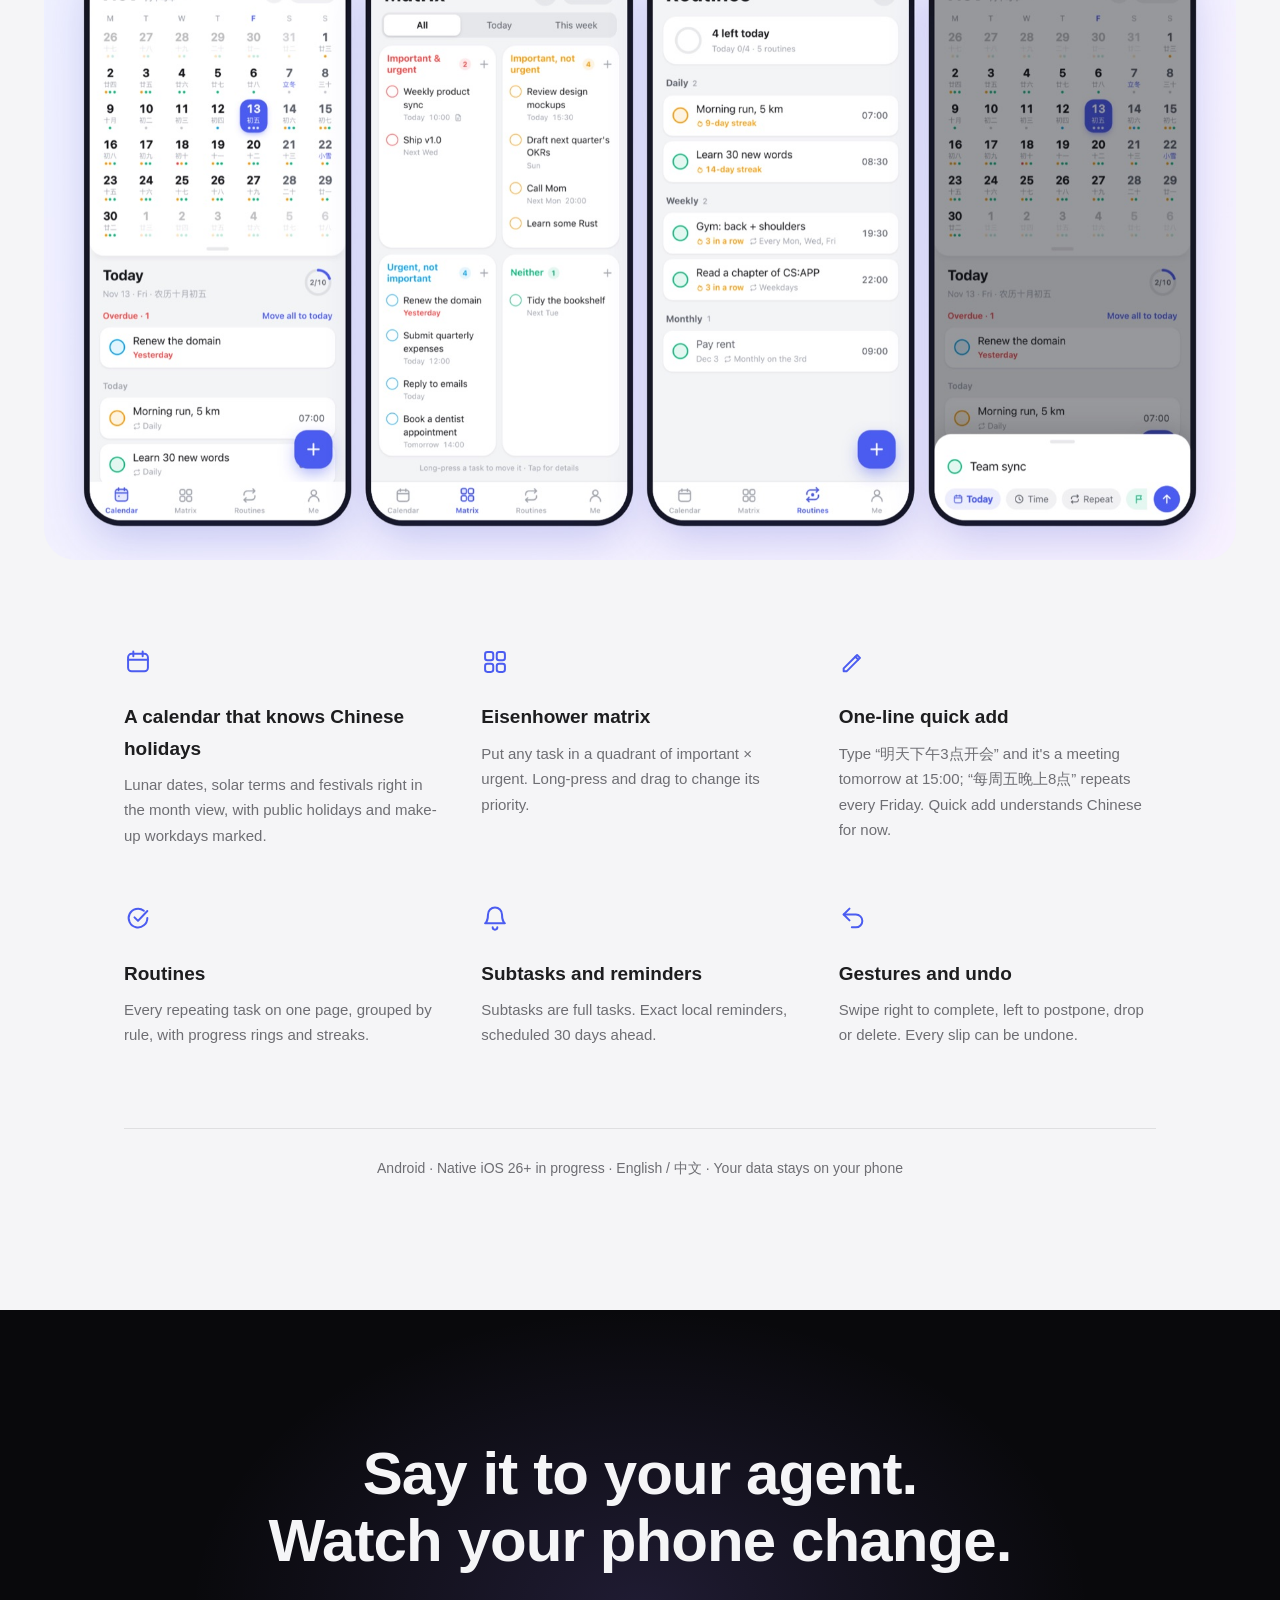
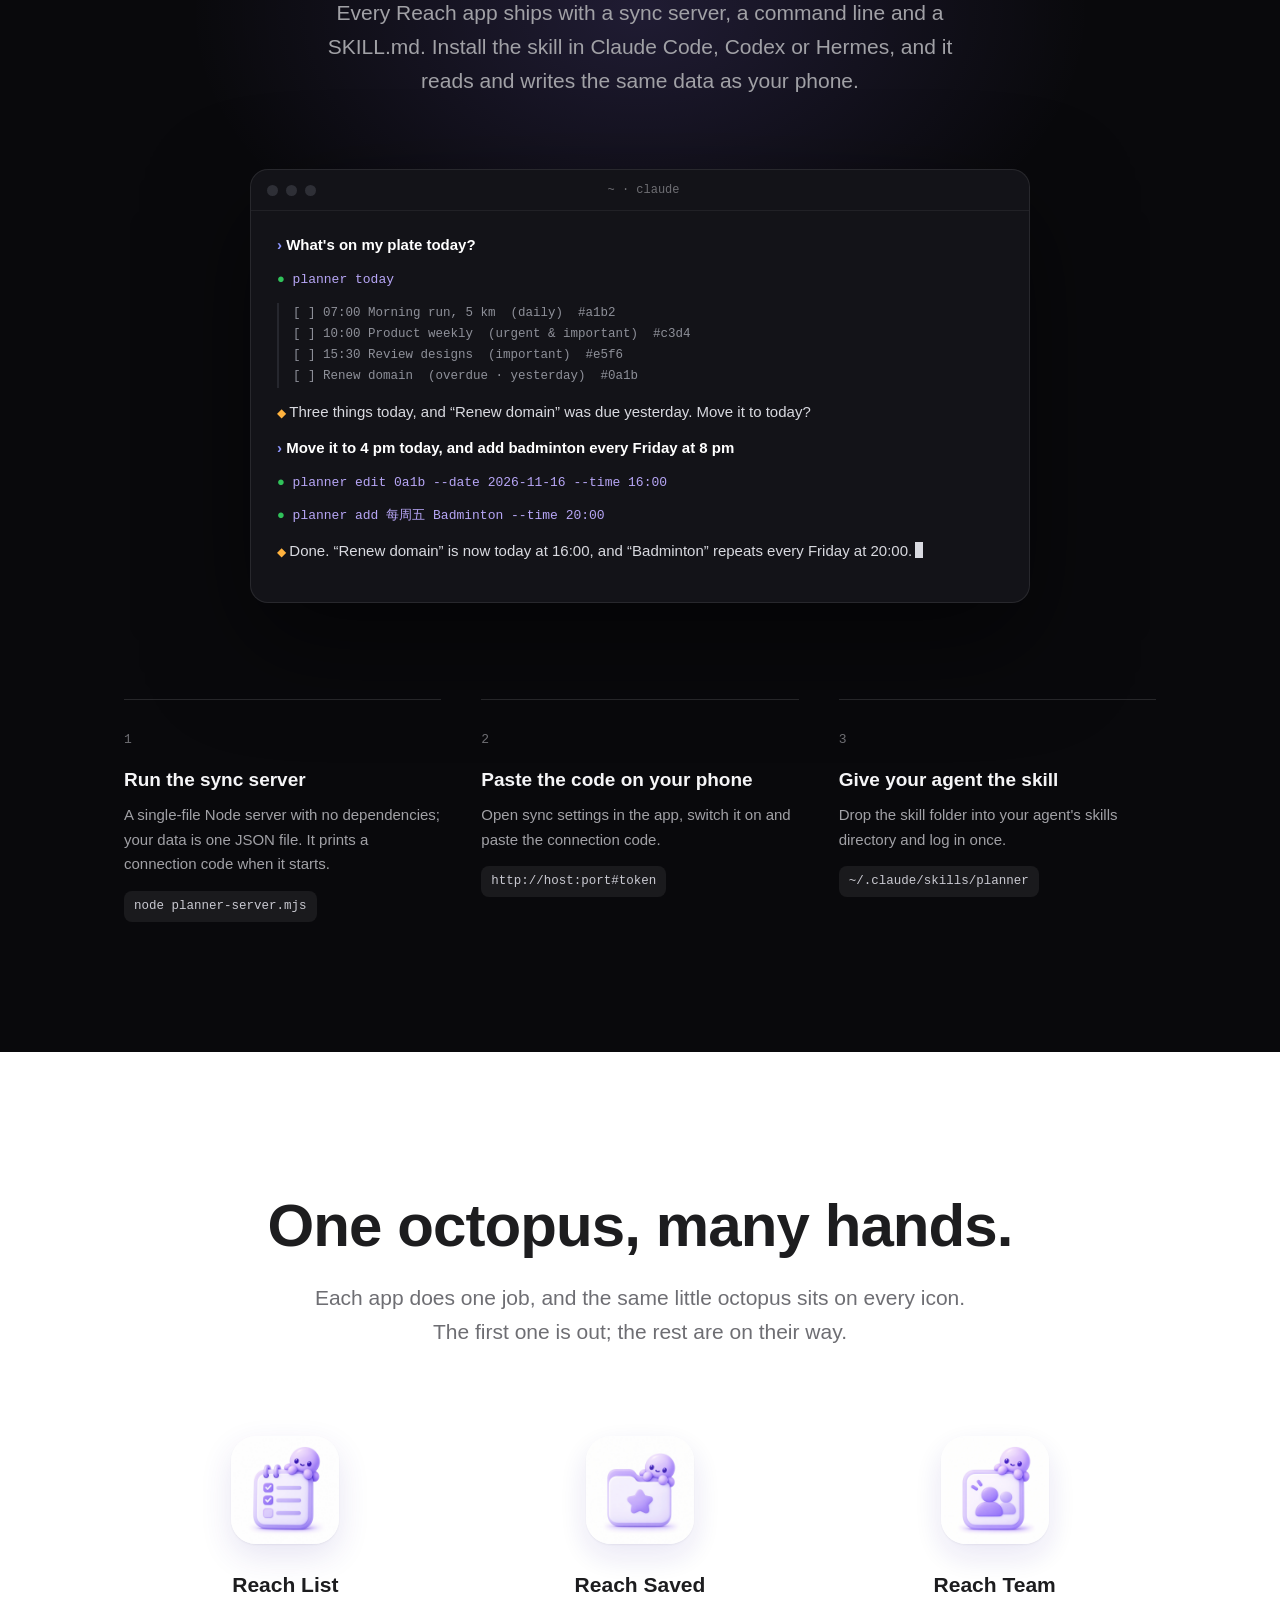
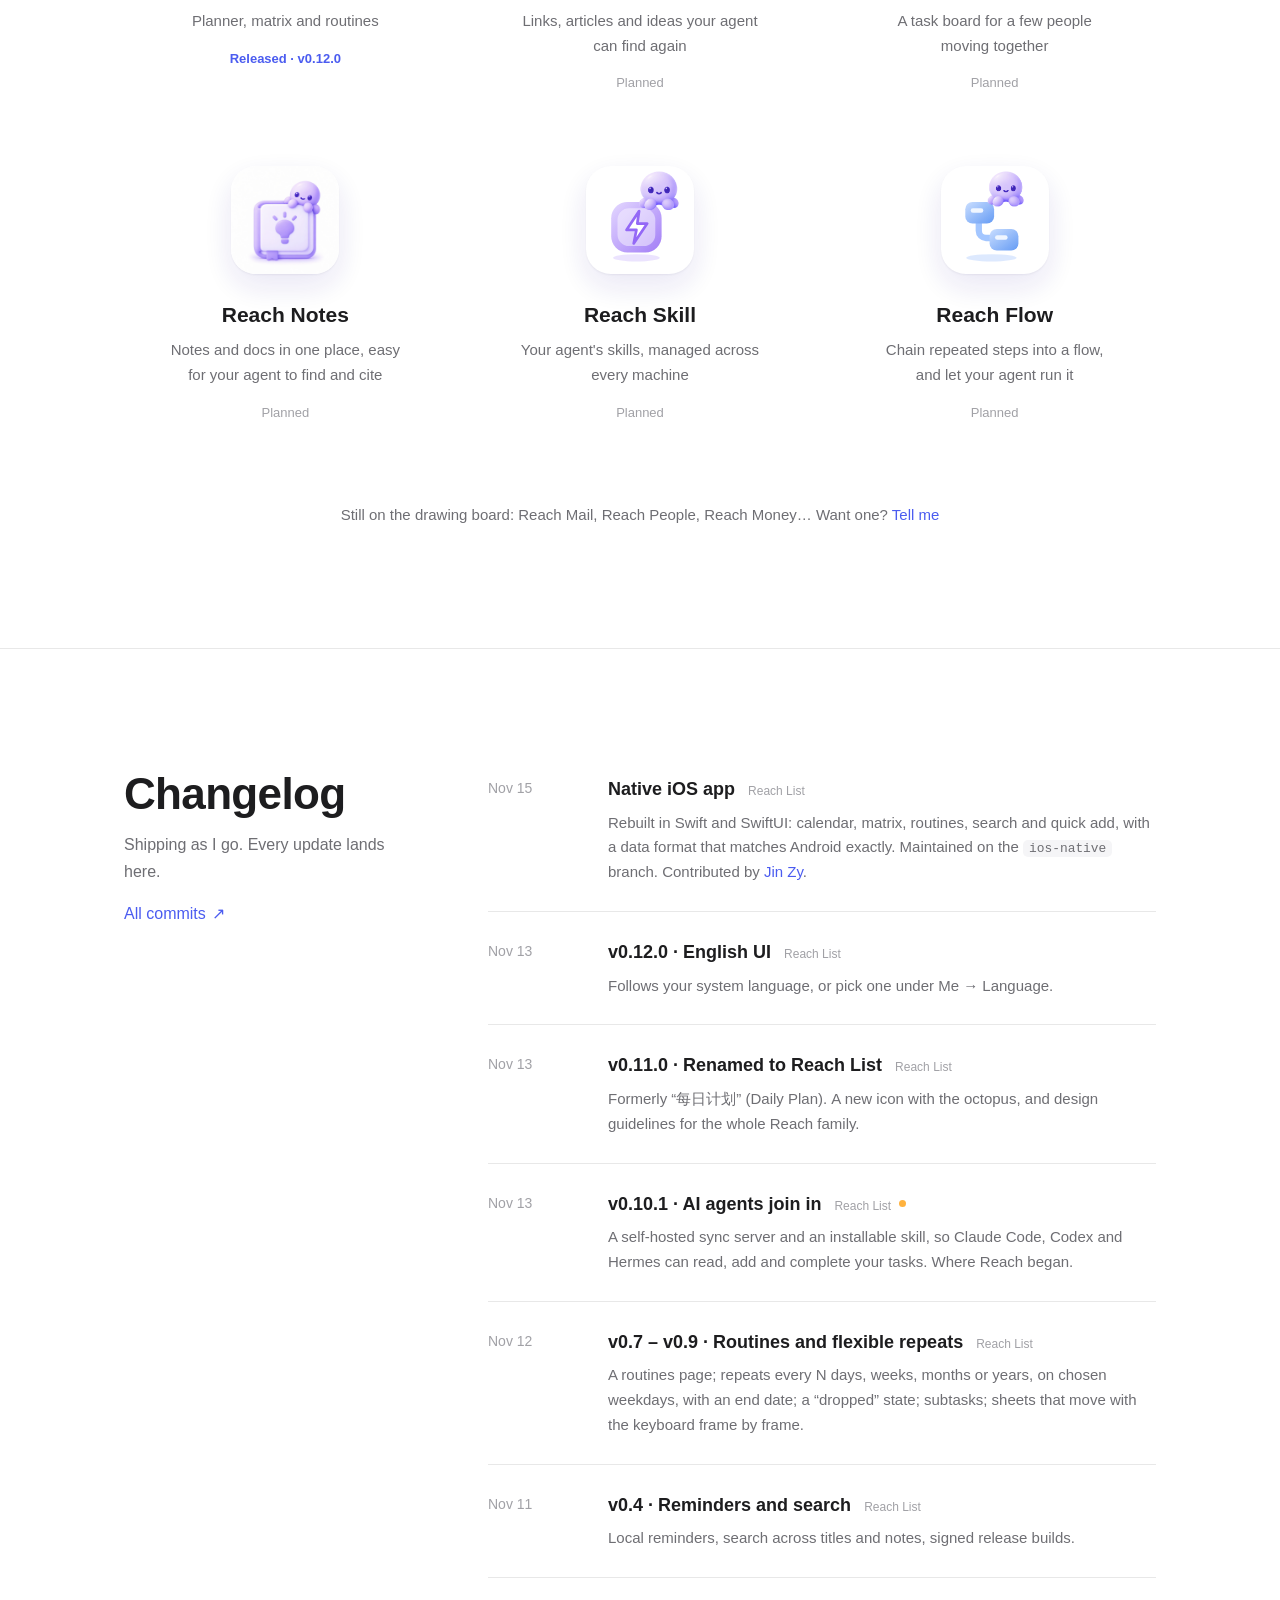
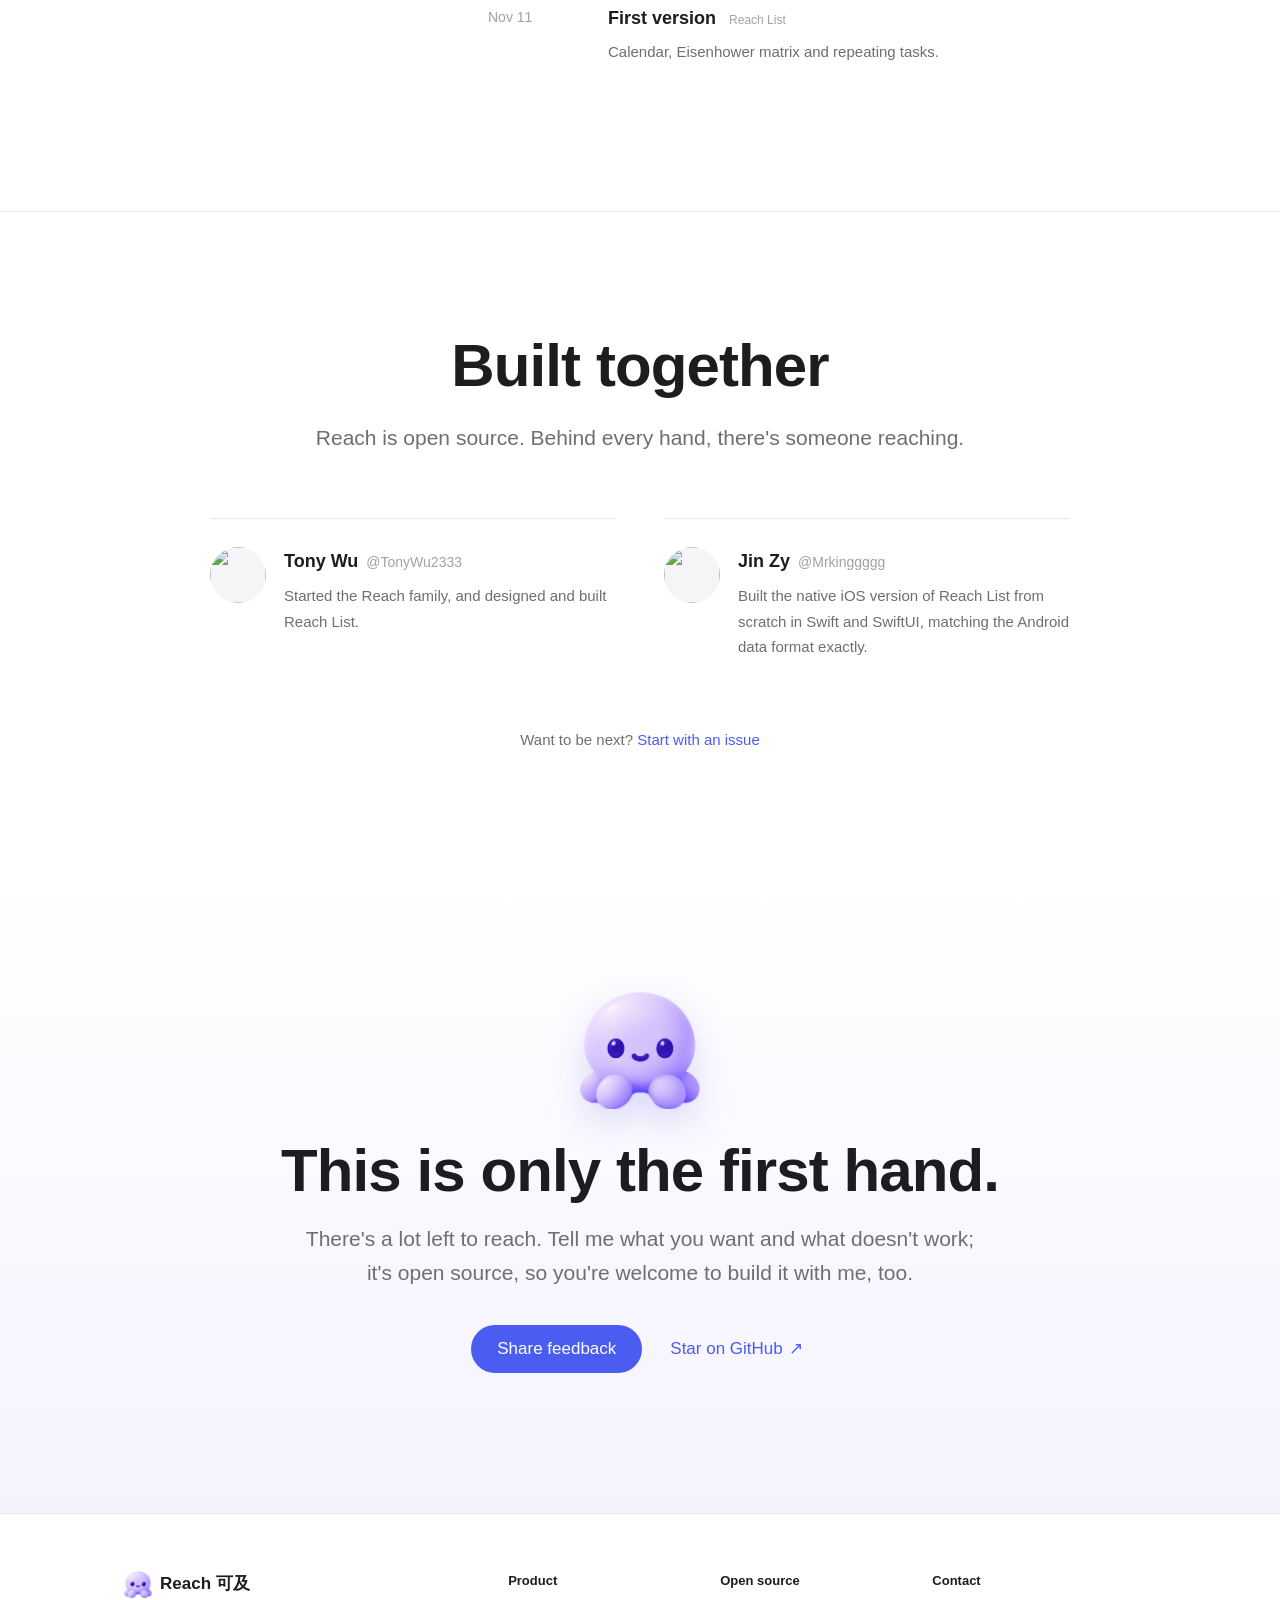
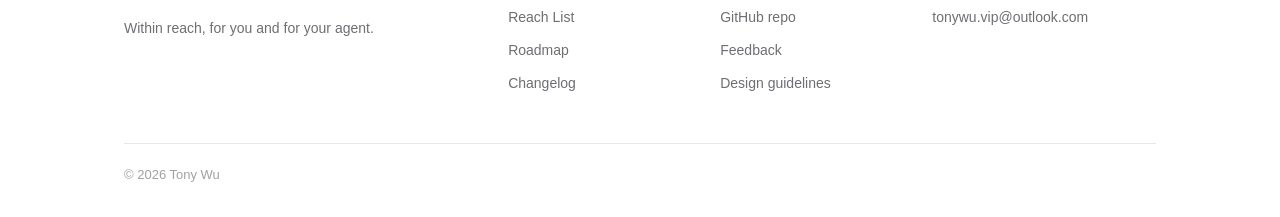
==== commit 3d32f9f5: "Credit contributors on both pages Add a "Built together" section listing Tony Wu and Jin Zy, who bui" ====
--- a/en/index.html
+++ b/en/index.html
@@ -25,7 +25,7 @@
 </script>
 <link rel="alternate" hreflang="zh-CN" href="../">
 <link rel="alternate" hreflang="en" href="./">
-<link rel="stylesheet" href="../style.css?v=14">
+<link rel="stylesheet" href="../style.css?v=15">
 </head>
 <body>
 
@@ -283,7 +283,7 @@
       <a class="btn btn-text" href="https://github.com/TonyWu2333/reachlist/commits/main" target="_blank" rel="noopener">All commits <span aria-hidden="true">↗</span></a>
     </div>
     <ol class="log">
-      <li><time>Nov 15</time><div><h3>Native iOS app <em>Reach List</em></h3><p>Rebuilt in Swift and SwiftUI: calendar, matrix, routines, search and quick add, with a data format that matches Android exactly. Maintained on the <code>ios-native</code> branch.</p></div></li>
+      <li><time>Nov 15</time><div><h3>Native iOS app <em>Reach List</em></h3><p>Rebuilt in Swift and SwiftUI: calendar, matrix, routines, search and quick add, with a data format that matches Android exactly. Maintained on the <code>ios-native</code> branch. Contributed by <a href="https://github.com/Mrkinggggg" target="_blank" rel="noopener">Jin Zy</a>.</p></div></li>
       <li><time>Nov 13</time><div><h3>v0.12.0 · English UI <em>Reach List</em></h3><p>Follows your system language, or pick one under Me → Language.</p></div></li>
       <li><time>Nov 13</time><div><h3>v0.11.0 · Renamed to Reach List <em>Reach List</em></h3><p>Formerly “每日计划” (Daily Plan). A new icon with the octopus, and design guidelines for the whole Reach family.</p></div></li>
       <li class="key"><time>Nov 13</time><div><h3>v0.10.1 · AI agents join in <em>Reach List</em></h3><p>A self-hosted sync server and an installable skill, so Claude Code, Codex and Hermes can read, add and complete your tasks. Where Reach began.</p></div></li>
@@ -294,6 +294,27 @@
   </div>
 </section>
 
+<!-- ============ People ============ -->
+<section class="people" id="people">
+  <div class="wrap">
+    <div class="section-head center">
+      <h2>Built together</h2>
+      <p class="lead">Reach is open source. Behind every hand, there's someone reaching.</p>
+    </div>
+    <div class="people-list">
+      <a class="person" href="https://github.com/TonyWu2333" target="_blank" rel="noopener">
+        <img src="https://github.com/TonyWu2333.png?size=112" alt="" width="56" height="56" loading="lazy">
+        <div><b>Tony Wu</b><span>@TonyWu2333</span><p>Started the Reach family, and designed and built Reach List.</p></div>
+      </a>
+      <a class="person" href="https://github.com/Mrkinggggg" target="_blank" rel="noopener">
+        <img src="https://github.com/Mrkinggggg.png?size=112" alt="" width="56" height="56" loading="lazy">
+        <div><b>Jin Zy</b><span>@Mrkinggggg</span><p>Built the native iOS version of Reach List from scratch in Swift and SwiftUI, matching the Android data format exactly.</p></div>
+      </a>
+    </div>
+    <p class="more">Want to be next? <a href="https://github.com/TonyWu2333/reachlist/issues" target="_blank" rel="noopener">Start with an issue</a></p>
+  </div>
+</section>
+
 <!-- ============ CTA ============ -->
 <section class="join">
   <div class="wrap">
--- a/style.css
+++ b/style.css
@@ -194,6 +194,18 @@
 .log li.key h3::after { content: ""; display: inline-block; width: 7px; height: 7px; margin-left: 8px; border-radius: 50%; background: var(--reach); vertical-align: 3px; }
 .log p { margin-top: 6px; font-size: 15px; color: var(--text-2); }
 .log code { padding: 1px 6px; border-radius: 5px; background: var(--bg-soft); }
+
+/* ---------- People ---------- */
+.people { padding: 120px 0; border-top: 1px solid var(--line); }
+.people-list { display: grid; grid-template-columns: repeat(2, minmax(0, 1fr)); gap: 0 48px; max-width: 860px; margin: 64px auto 0; }
+.person { display: flex; gap: 18px; padding: 28px 0; border-top: 1px solid var(--line); }
+.person img { flex: none; width: 56px; height: 56px; border-radius: 50%; background: var(--bg-soft); }
+.person b { font-size: 18px; font-weight: 650; }
+.person span { margin-left: 8px; font-size: 14px; color: var(--text-3); }
+.person p { margin-top: 6px; font-size: 15px; line-height: 1.7; color: var(--text-2); }
+.person:hover b { color: var(--accent); }
+.people .more { margin-top: 40px; }
+.log p a { color: var(--accent); }
 
 /* ---------- CTA ---------- */
 .join { padding: 120px 0 140px; text-align: center; background: linear-gradient(180deg, var(--bg), color-mix(in srgb, var(--lavender) 14%, var(--bg))); }
@@ -249,6 +261,8 @@
   .lu h3 { font-size: 18px; margin-top: 18px; }
   .lu p { font-size: 14px; }
   .changelog { padding: 88px 0; }
+  .people { padding: 88px 0; }
+  .people-list { grid-template-columns: 1fr; margin-top: 40px; }
   .log li { grid-template-columns: 1fr; gap: 4px; }
   .foot-grid { grid-template-columns: 1fr 1fr; }
   .foot-brand, .foot-col:last-child { grid-column: 1 / -1; }
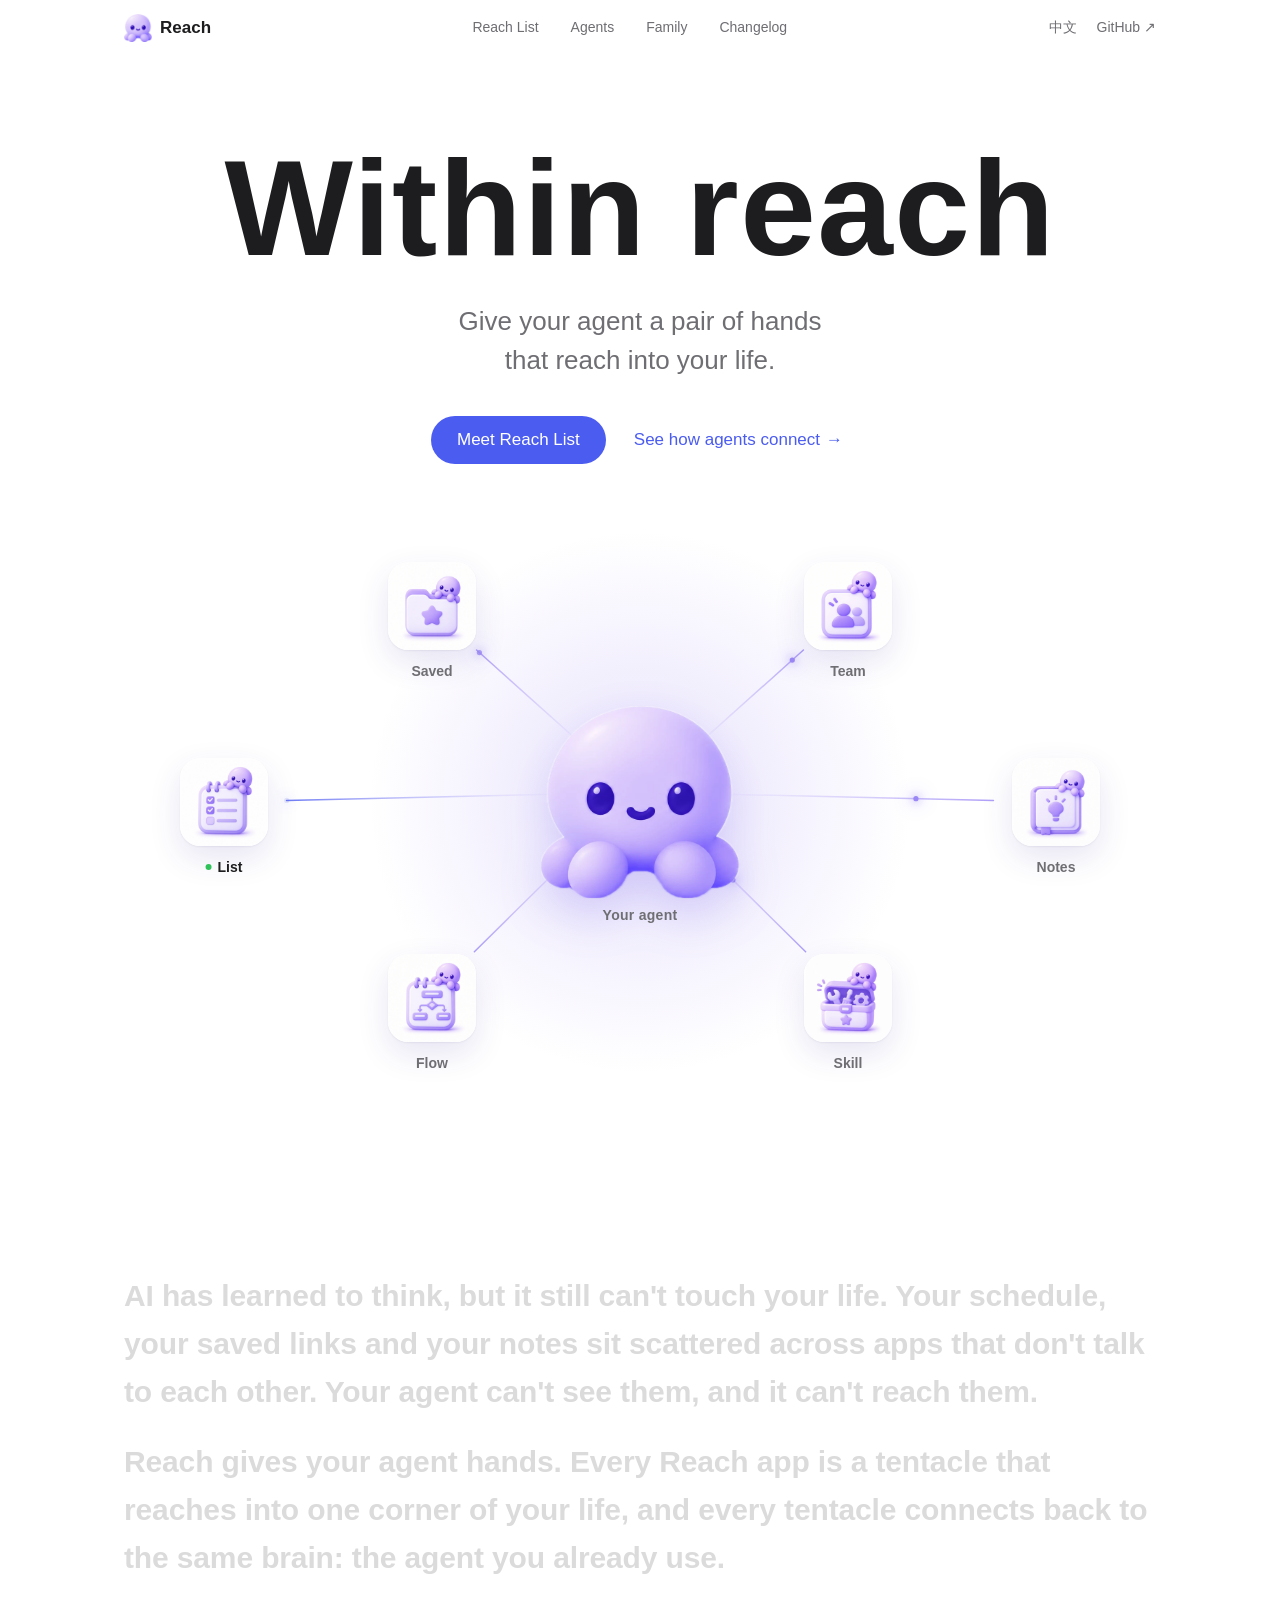
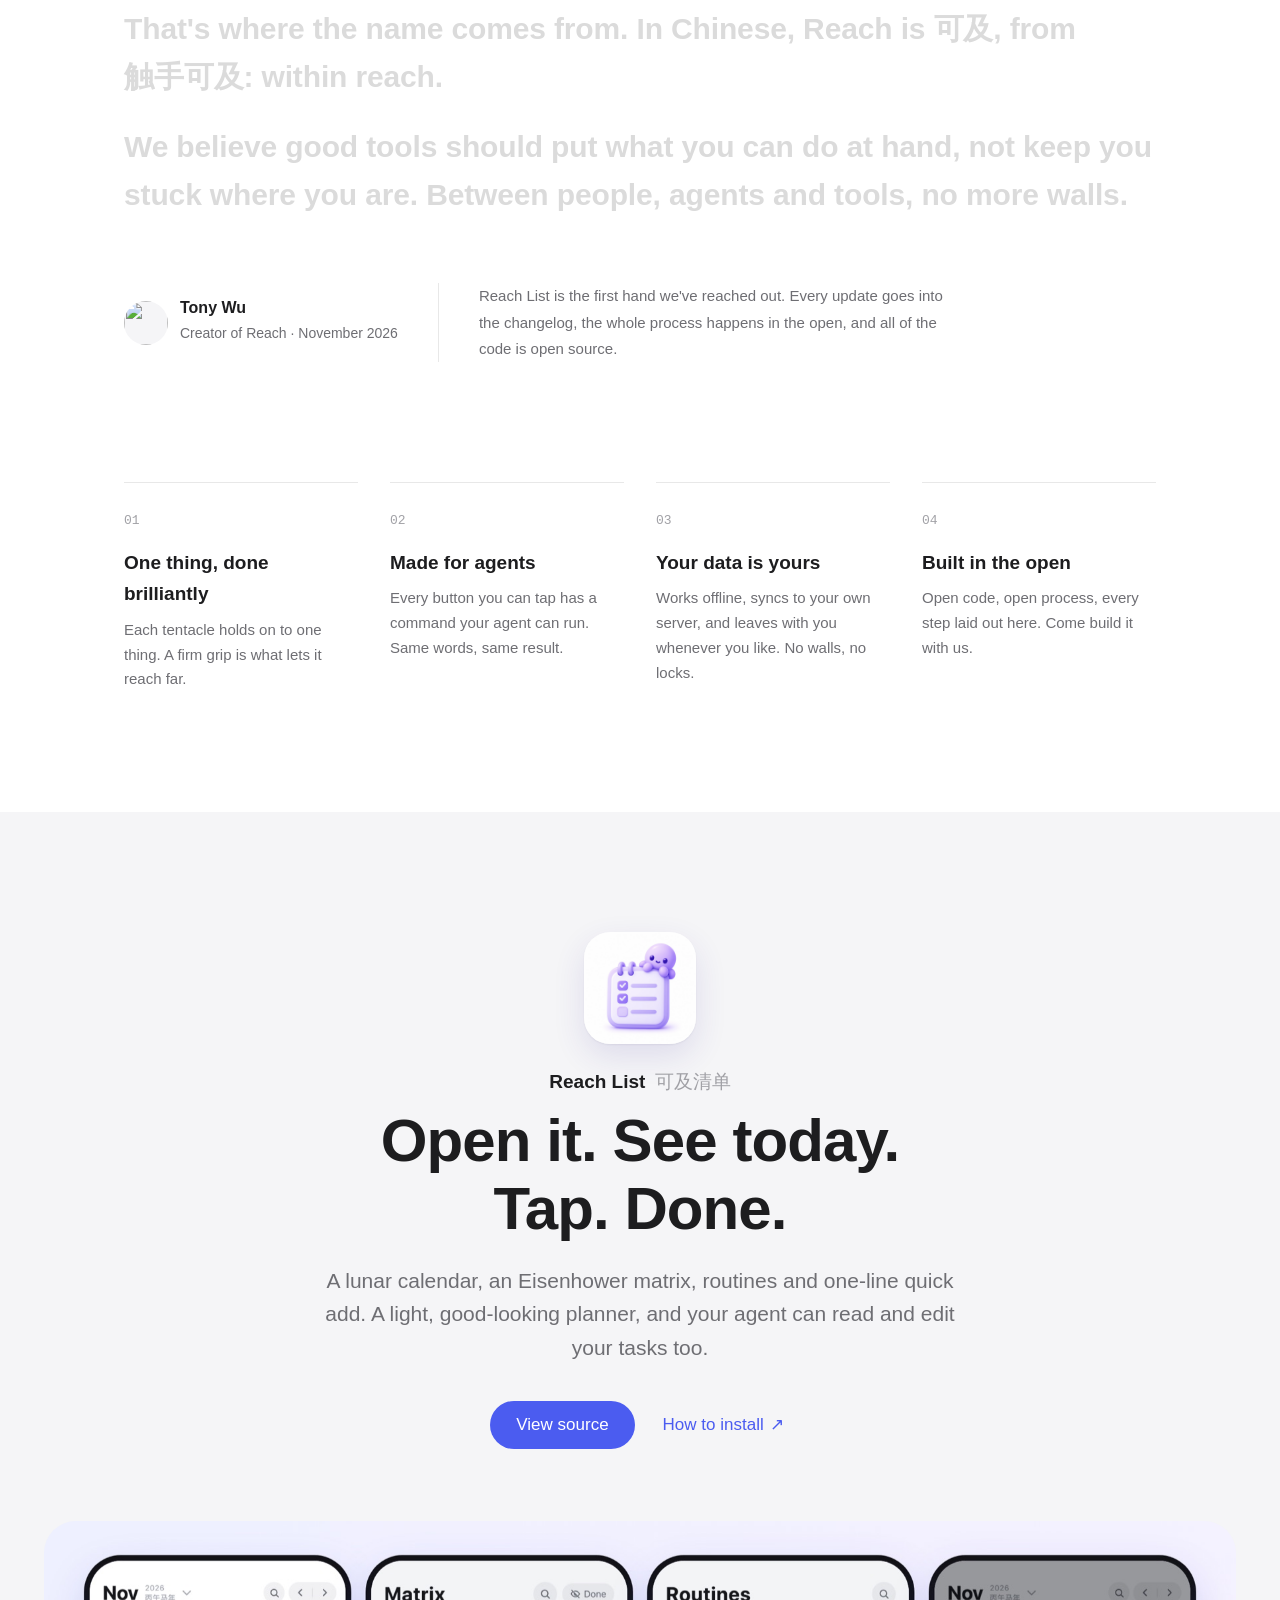
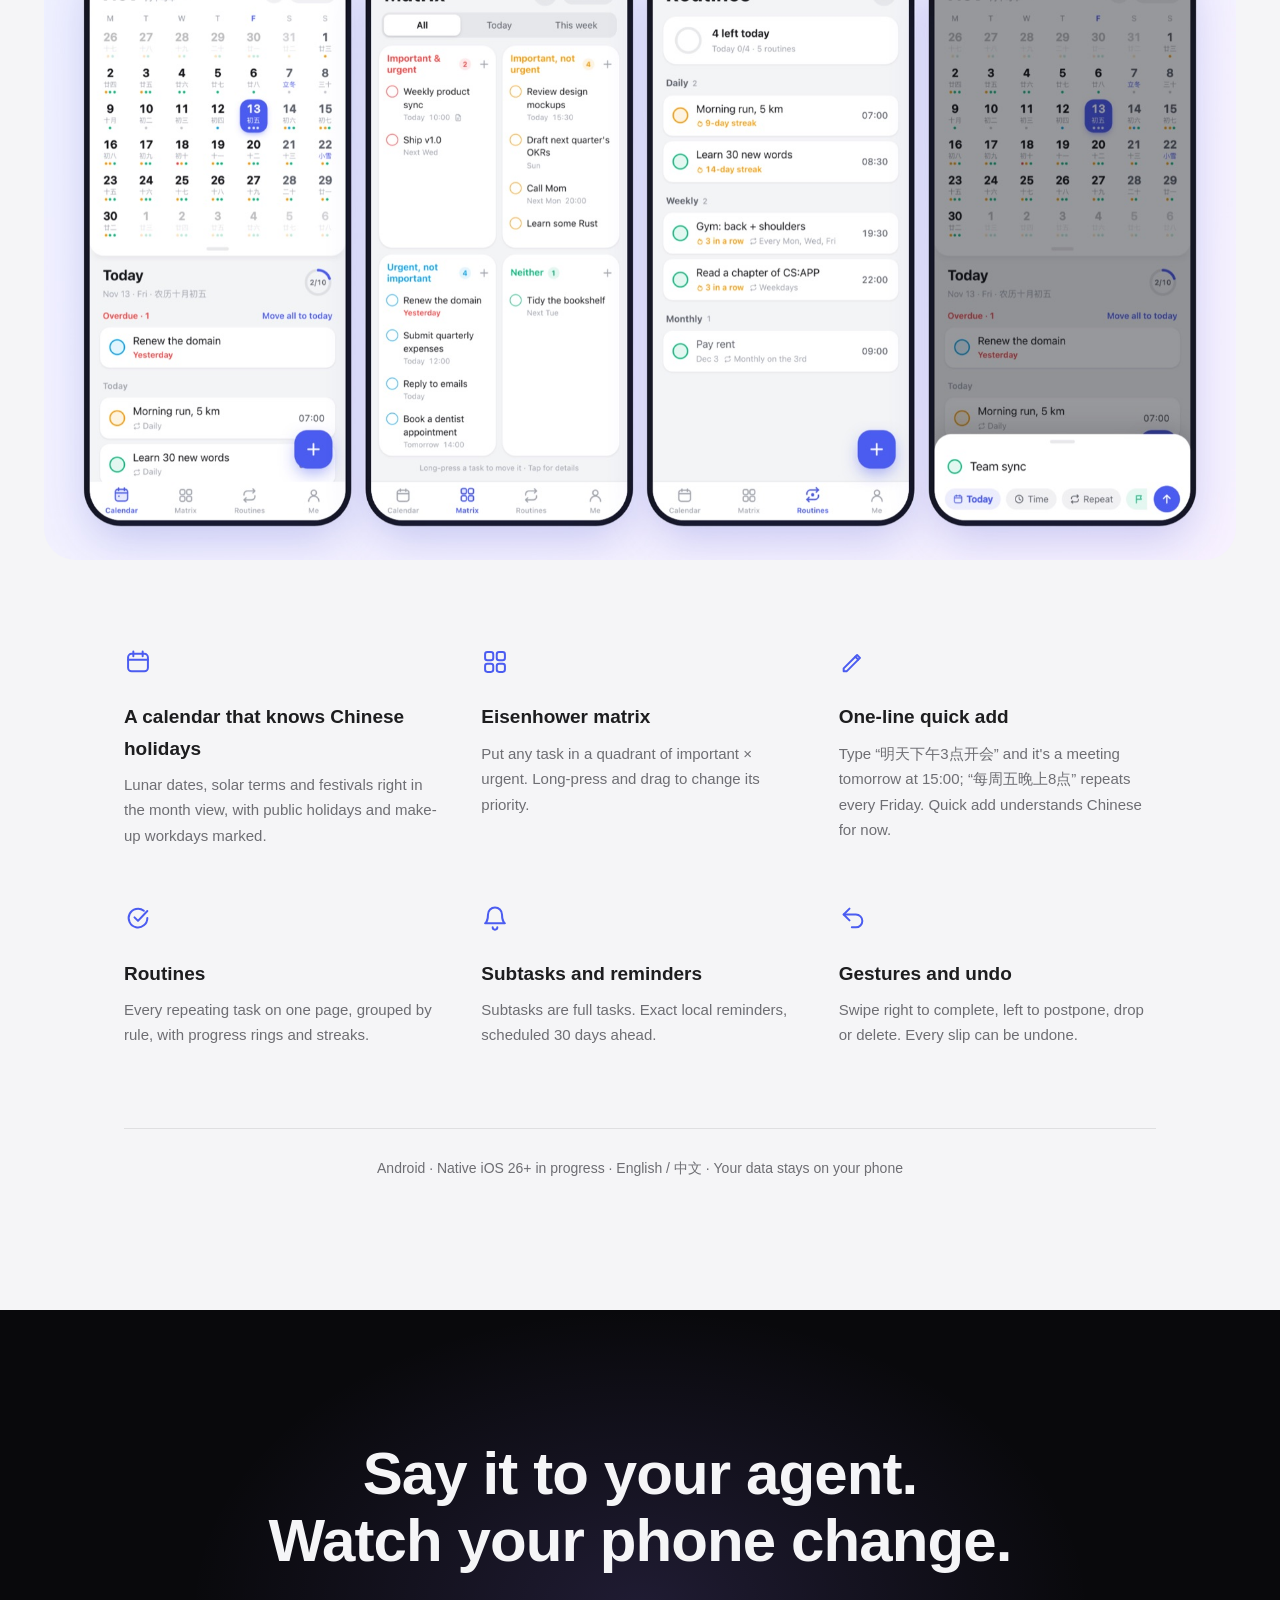
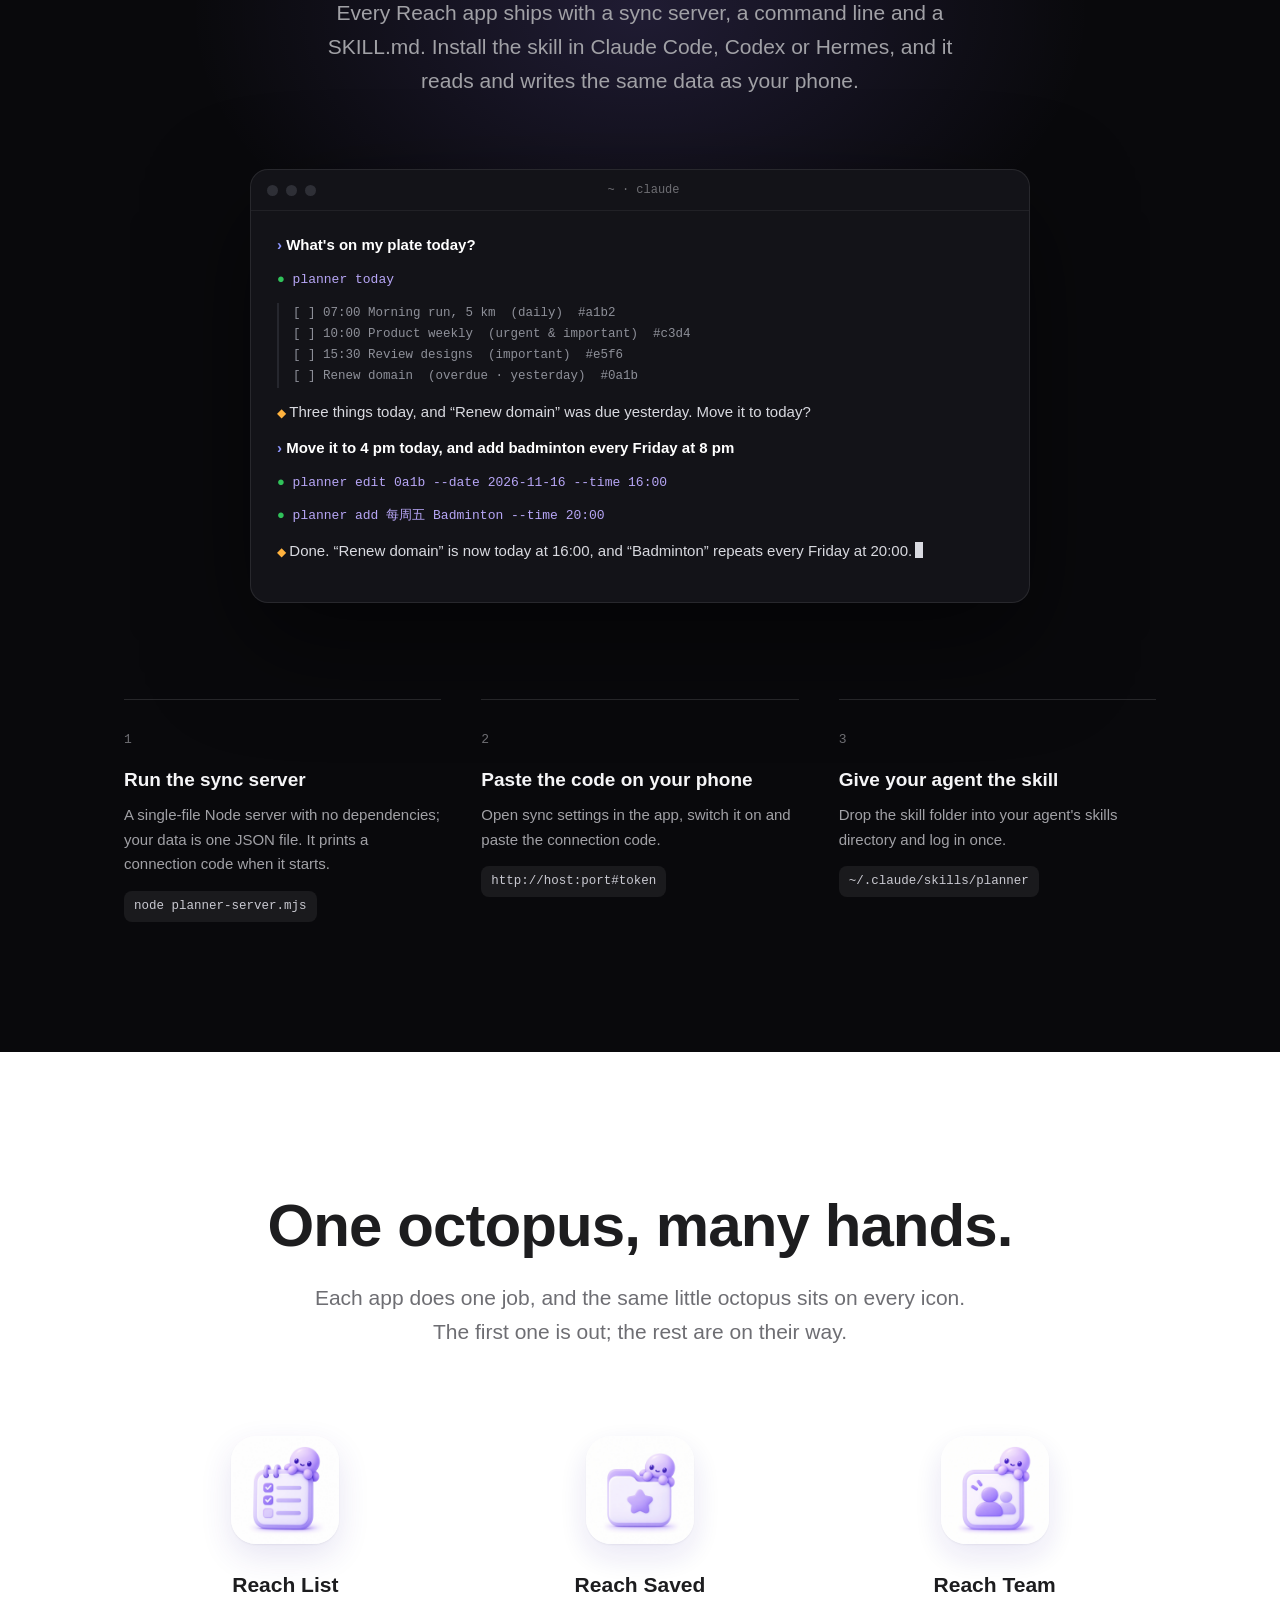
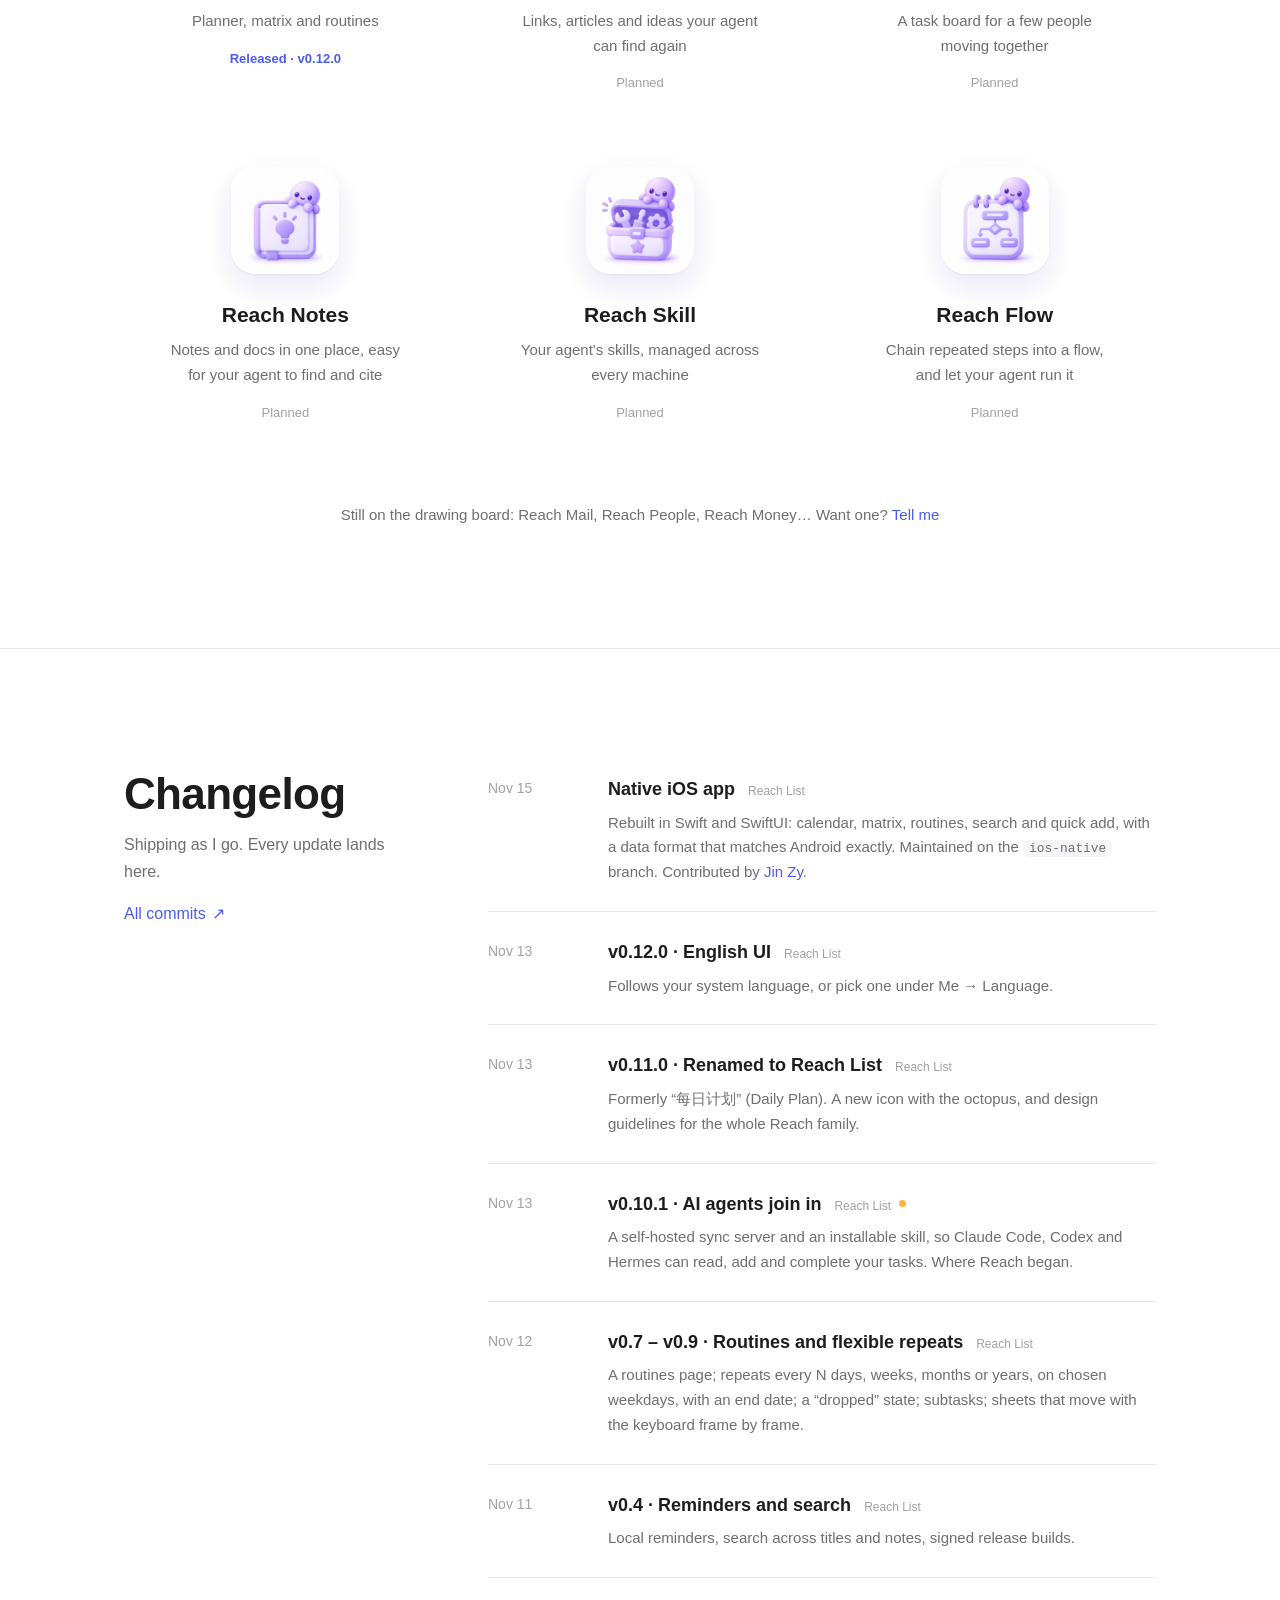
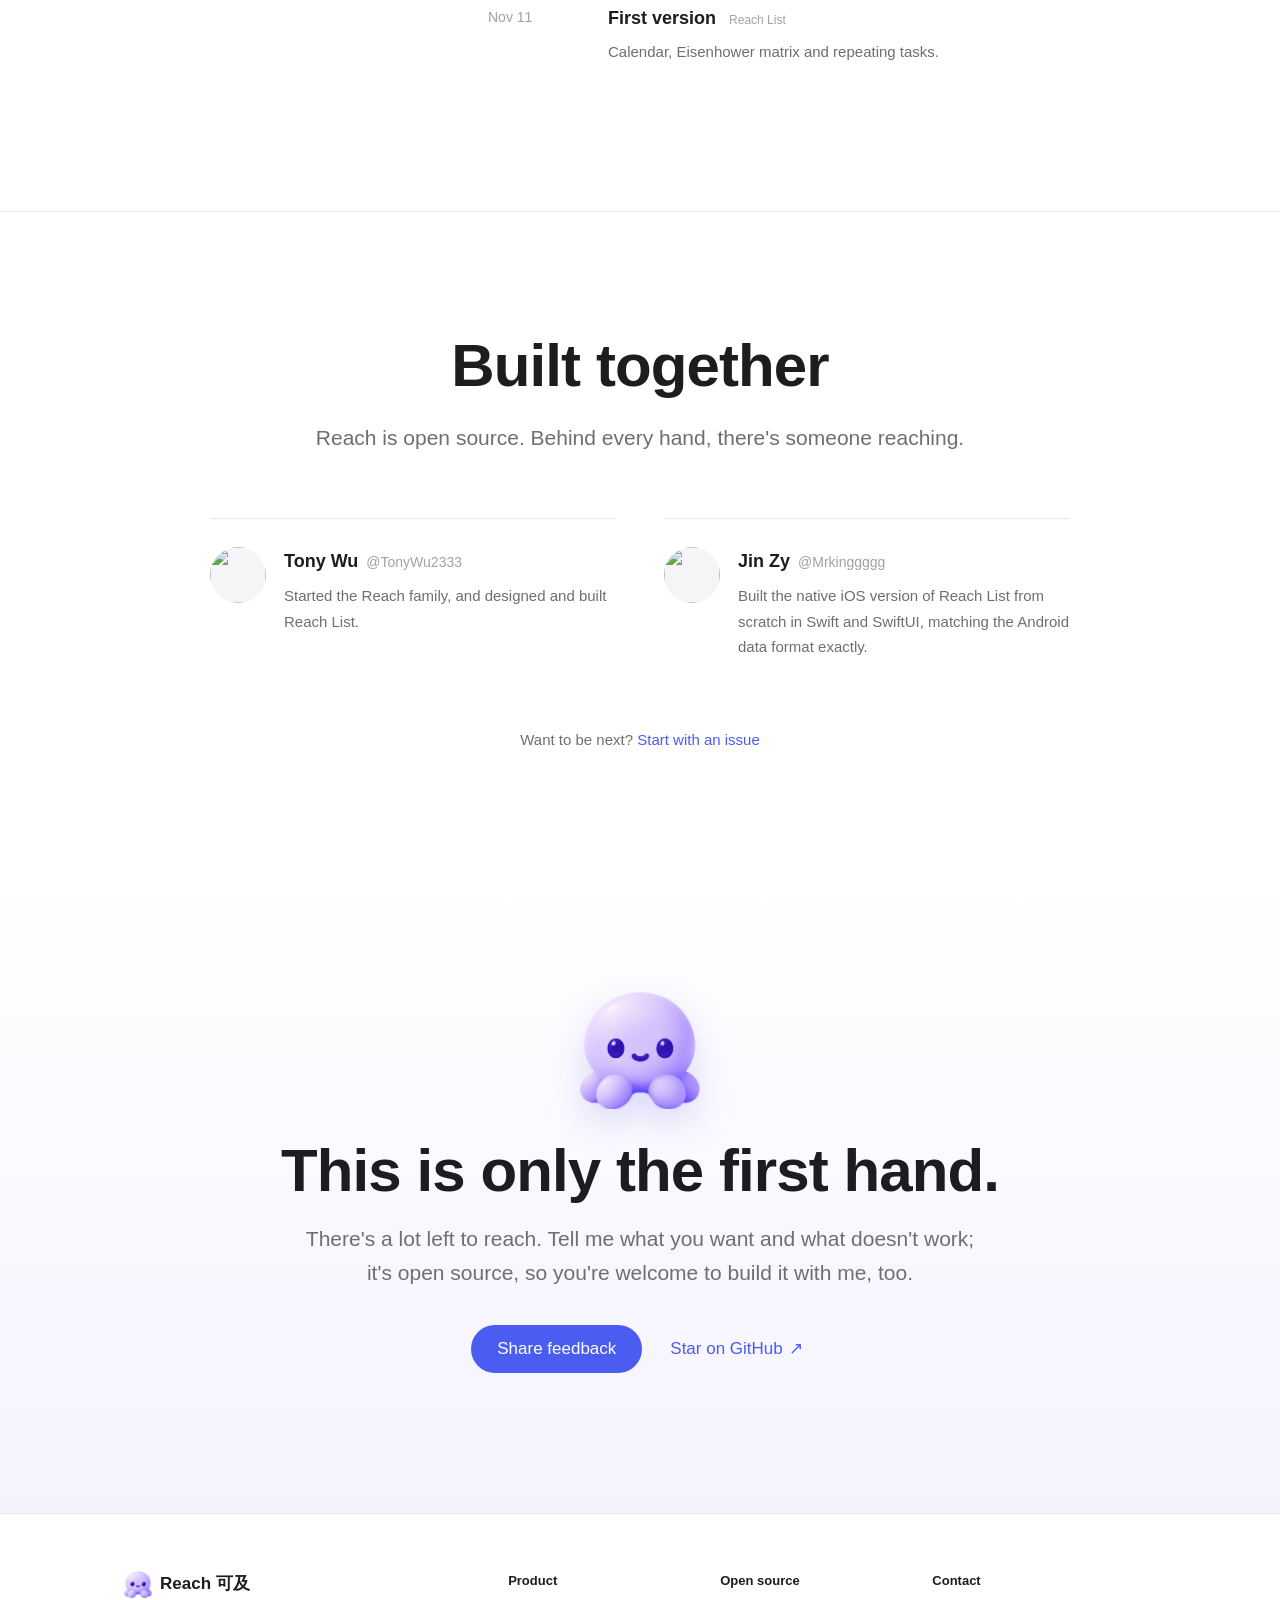
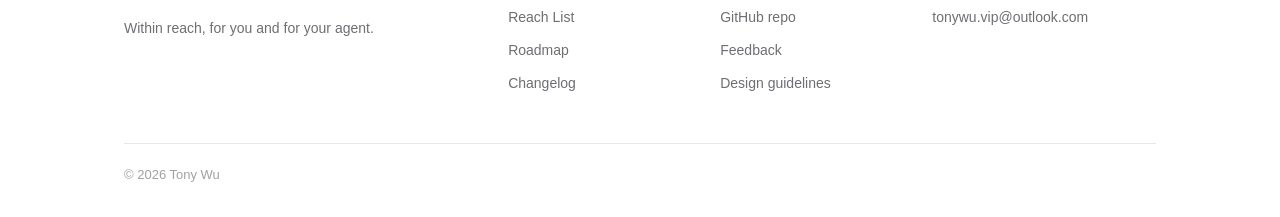
==== commit 48149020: "Use the new Skill and Flow icons Replace the hand-drawn SVG icons for Reach Skill and Reach Flow wit" ====
--- a/en/index.html
+++ b/en/index.html
@@ -29,30 +29,6 @@
 </head>
 <body>
 
-<!-- Mascot + family icons. Every icon: pastel object, lavender octopus peeking over its top-right corner. -->
-<svg width="0" height="0" style="position:absolute" aria-hidden="true">
-  <defs>
-    <linearGradient id="g-violet" x1="0" y1="0" x2="1" y2="1"><stop offset="0" stop-color="#E2D5FF"/><stop offset="1" stop-color="#9A72F6"/></linearGradient>
-    <linearGradient id="g-blue" x1="0" y1="0" x2="1" y2="1"><stop offset="0" stop-color="#C6DCFF"/><stop offset="1" stop-color="#5893F4"/></linearGradient>
-    <symbol id="i-skill" viewBox="0 0 120 120">
-      <ellipse cx="56" cy="102" rx="26" ry="4" fill="#8B5CF6" opacity=".18"/>
-      <rect x="28" y="40" width="56" height="56" rx="18" fill="url(#g-violet)"/>
-      <rect x="35" y="47" width="42" height="42" rx="13" fill="#F6F1FF" opacity=".55"/>
-      <path d="M59 50 45 71h11l-3 15 15-22H57z" fill="#fff" stroke="#8B5CF6" stroke-width="3" stroke-linejoin="round"/>
-      <image href="../assets/octo-front.png" x="59" y="6" width="44" height="43"/>
-    </symbol>
-    <symbol id="i-flow" viewBox="0 0 120 120">
-      <ellipse cx="56" cy="102" rx="28" ry="4" fill="#3B82F6" opacity=".18"/>
-      <path d="M42 60v12a8 8 0 0 0 8 8h6" fill="none" stroke="#9CC2FF" stroke-width="7" stroke-linecap="round"/>
-      <rect x="27" y="40" width="32" height="24" rx="8" fill="url(#g-blue)"/>
-      <rect x="54" y="70" width="32" height="24" rx="8" fill="url(#g-blue)"/>
-      <rect x="33" y="47" width="14" height="5" rx="2.5" fill="#EFF6FF"/>
-      <rect x="60" y="77" width="14" height="5" rx="2.5" fill="#EFF6FF"/>
-      <image href="../assets/octo-front.png" x="52" y="6" width="40" height="39"/>
-    </symbol>
-  </defs>
-</svg>
-
 <header class="nav" id="top">
   <div class="wrap nav-in">
     <a class="brand" href="#top" aria-label="Reach home">
@@ -95,8 +71,8 @@
     <a class="orb" href="#family"    style="--a:240deg; --c:#9B87F5"><span class="icon"><img src="../assets/saved-icon.png" alt=""></span><b>Saved</b></a>
     <a class="orb" href="#family"    style="--a:300deg; --c:#9B87F5"><span class="icon"><img src="../assets/team-icon.png" alt=""></span><b>Team</b></a>
     <a class="orb" href="#family"    style="--a:0deg; --c:#9B87F5"><span class="icon"><img src="../assets/notes-icon.png" alt=""></span><b>Notes</b></a>
-    <a class="orb" href="#family"    style="--a:60deg; --c:#8B5CF6"><span class="icon"><svg viewBox="0 0 120 120"><use href="#i-skill"/></svg></span><b>Skill</b></a>
-    <a class="orb" href="#family"    style="--a:120deg; --c:#3B82F6"><span class="icon"><svg viewBox="0 0 120 120"><use href="#i-flow"/></svg></span><b>Flow</b></a>
+    <a class="orb" href="#family"    style="--a:60deg; --c:#9B87F5"><span class="icon"><img src="../assets/skill-icon.png" alt=""></span><b>Skill</b></a>
+    <a class="orb" href="#family"    style="--a:120deg; --c:#9B87F5"><span class="icon"><img src="../assets/flow-icon.png" alt=""></span><b>Flow</b></a>
   </div>
 </section>
 
@@ -258,13 +234,13 @@
         <span class="status">Planned</span>
       </div>
       <div class="lu">
-        <span class="icon"><svg viewBox="0 0 120 120"><use href="#i-skill"/></svg></span>
+        <span class="icon"><img src="../assets/skill-icon.png" alt=""></span>
         <h3>Reach Skill</h3>
         <p>Your agent's skills, managed across every machine</p>
         <span class="status">Planned</span>
       </div>
       <div class="lu">
-        <span class="icon"><svg viewBox="0 0 120 120"><use href="#i-flow"/></svg></span>
+        <span class="icon"><img src="../assets/flow-icon.png" alt=""></span>
         <h3>Reach Flow</h3>
         <p>Chain repeated steps into a flow, and let your agent run it</p>
         <span class="status">Planned</span>
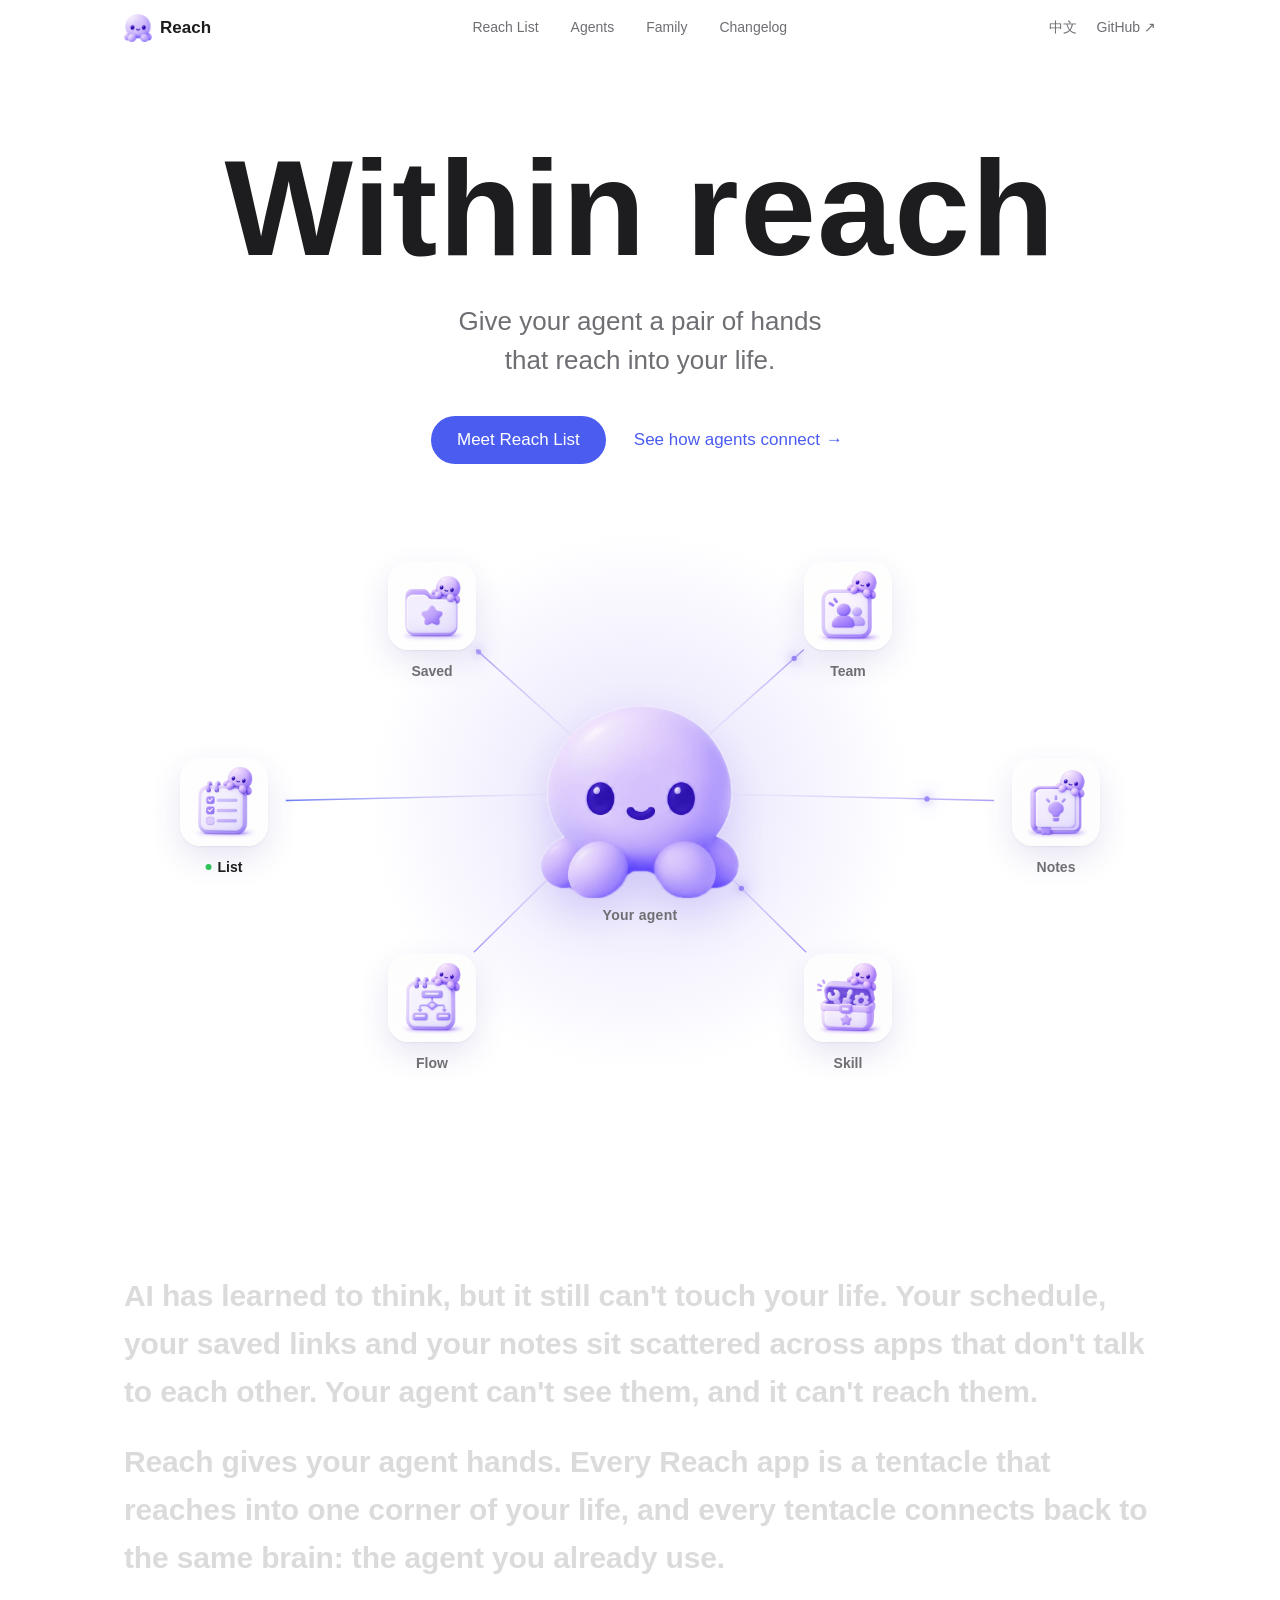
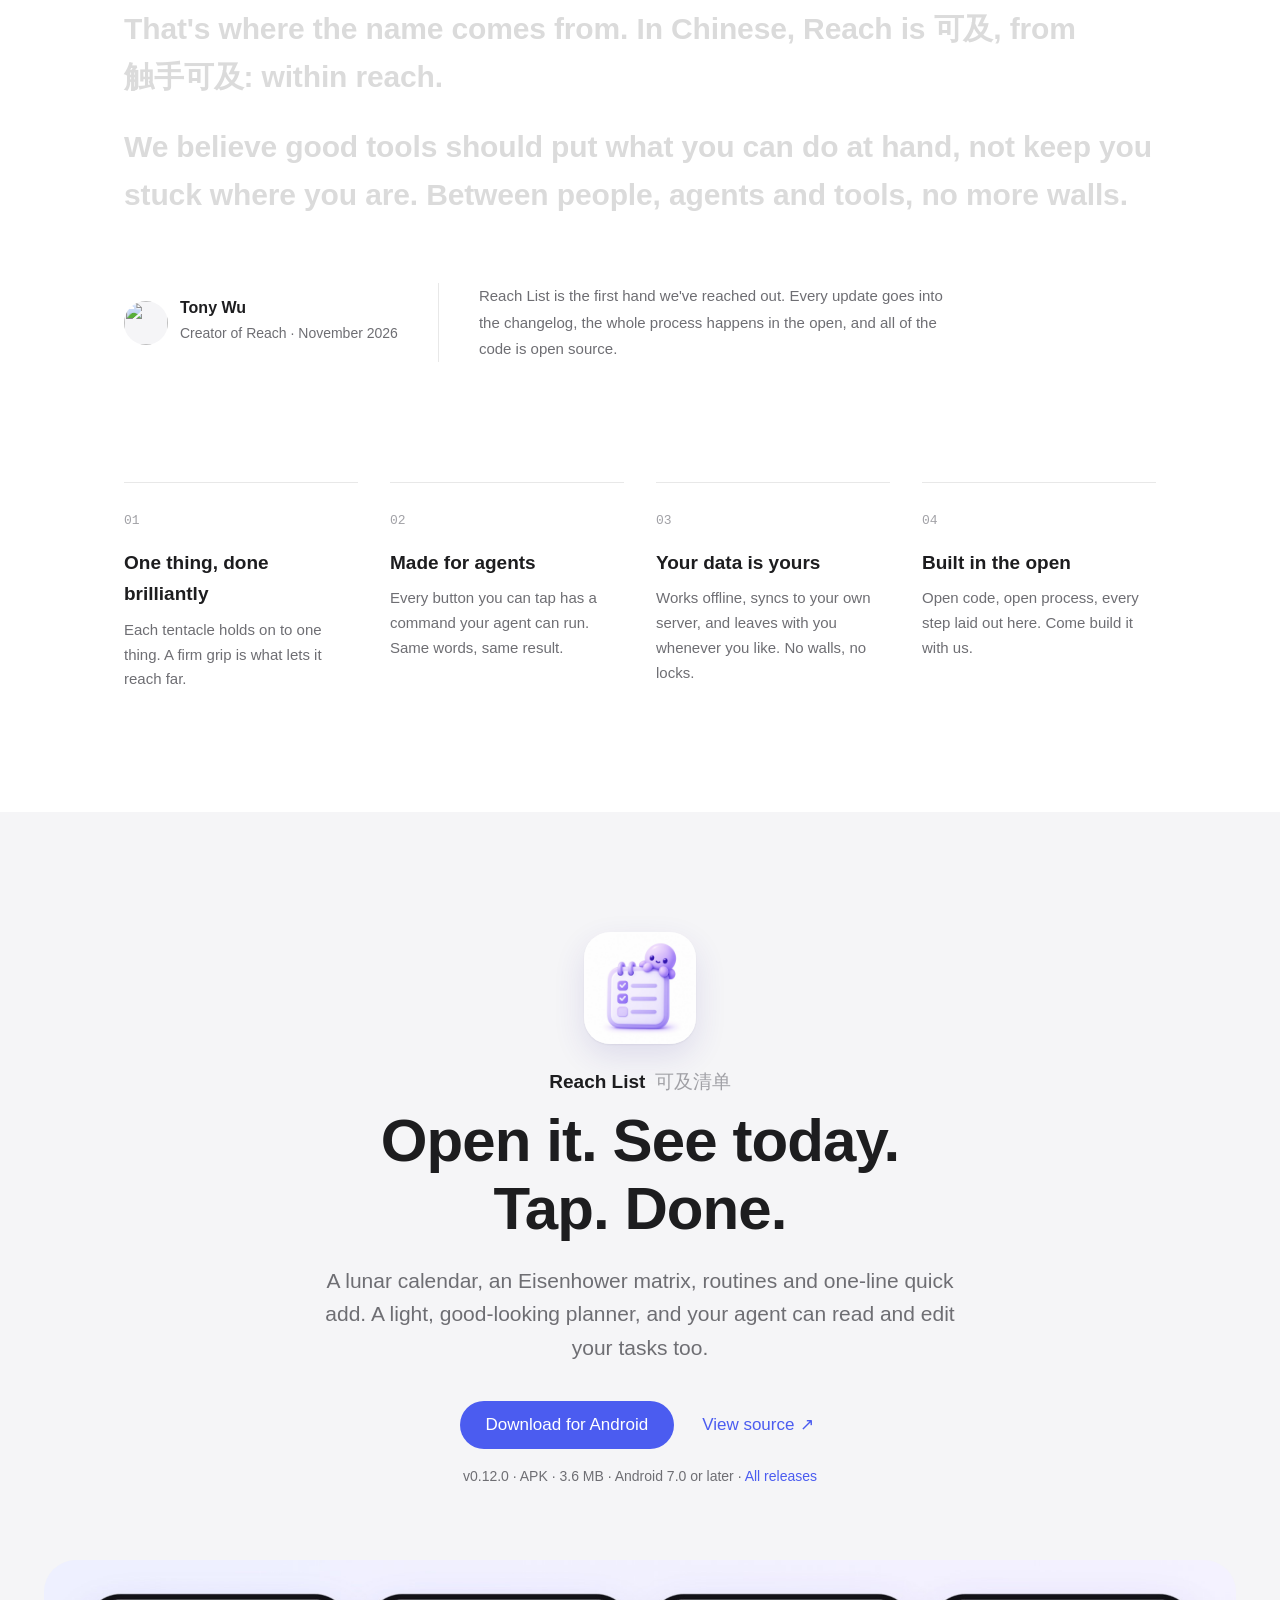
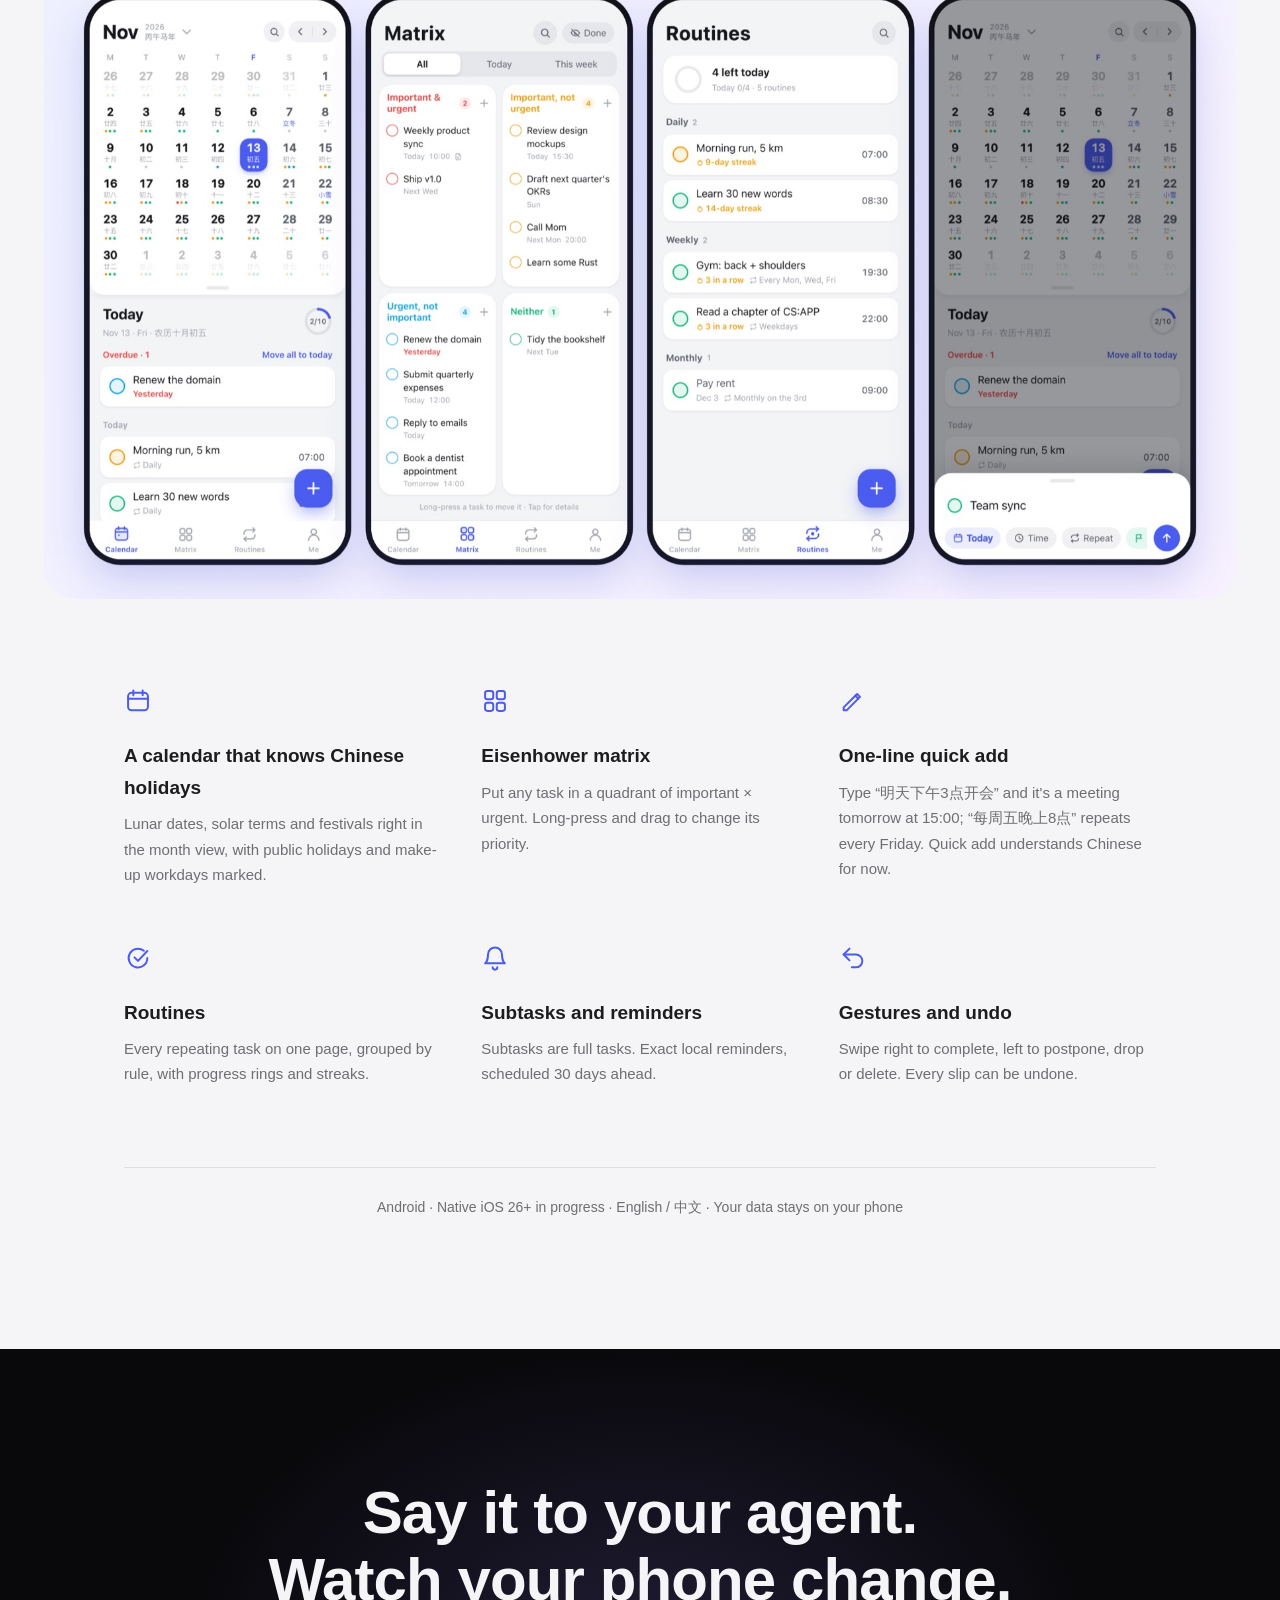
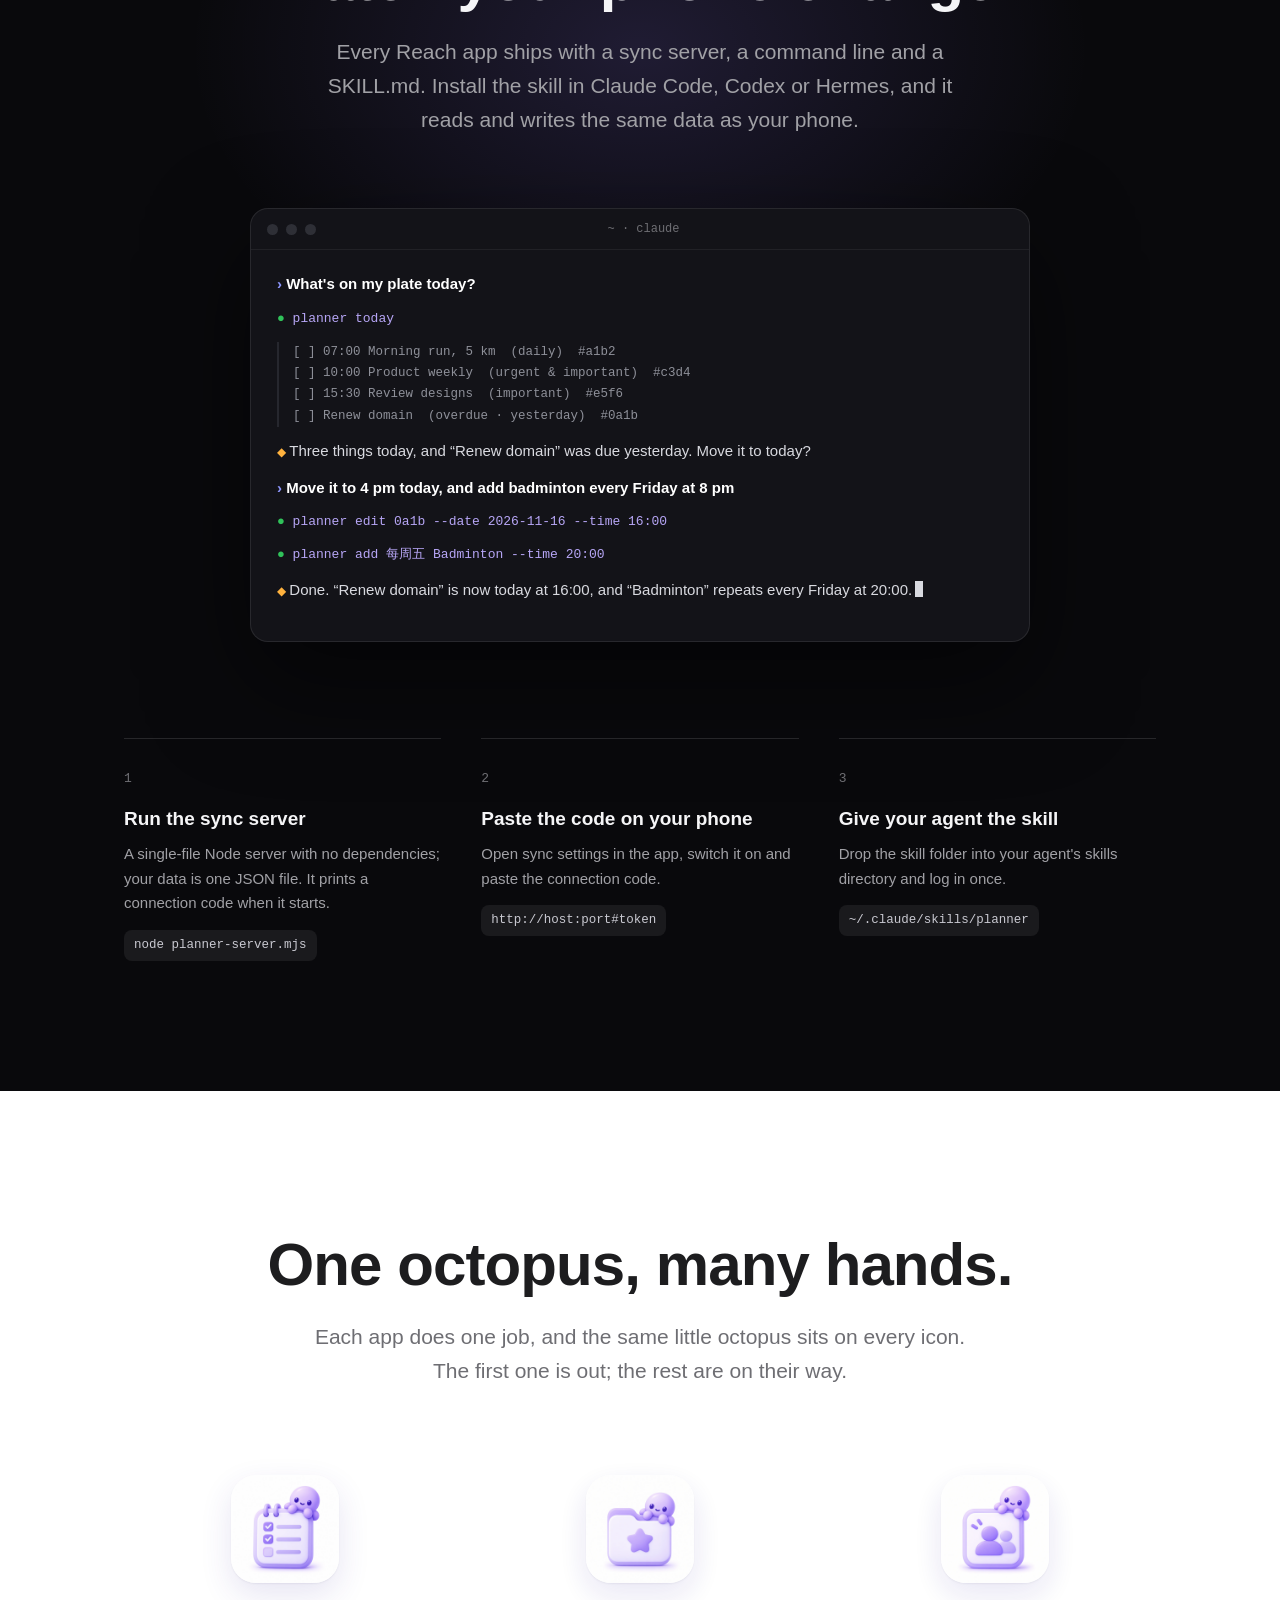
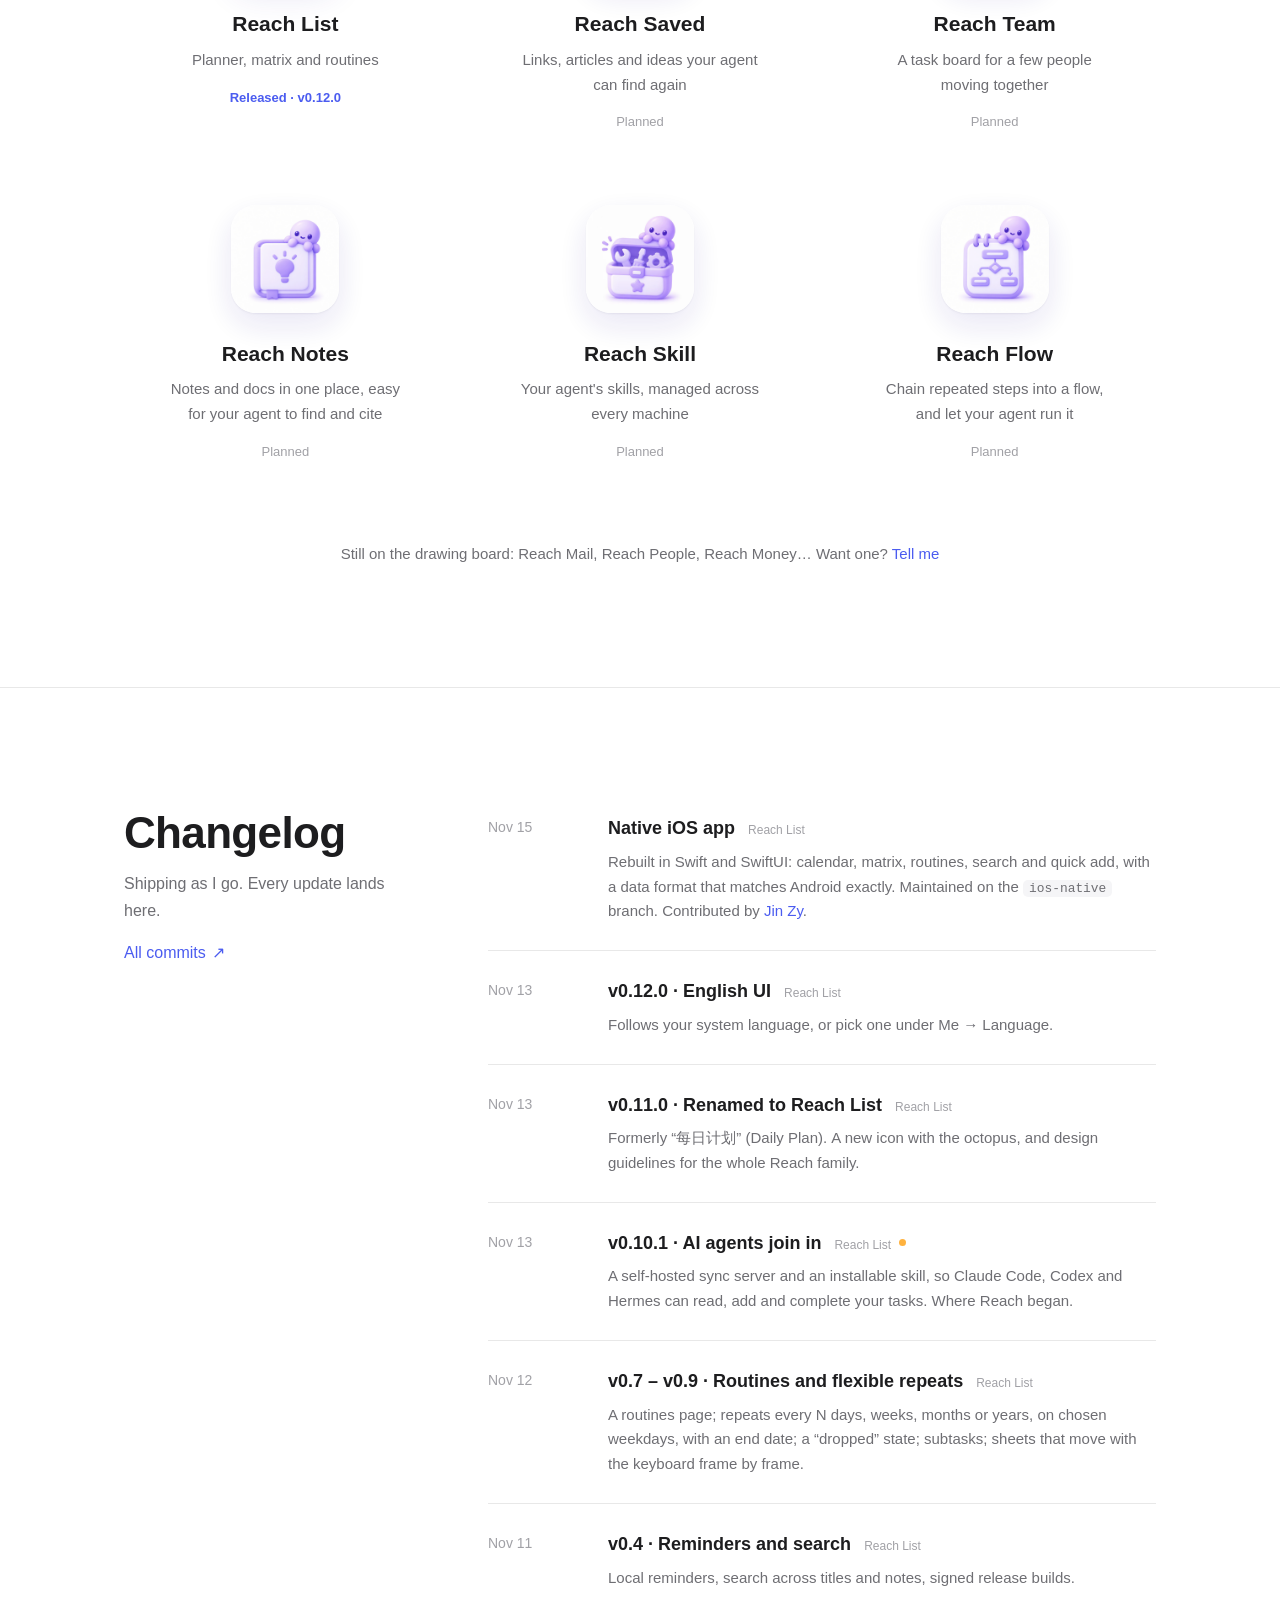
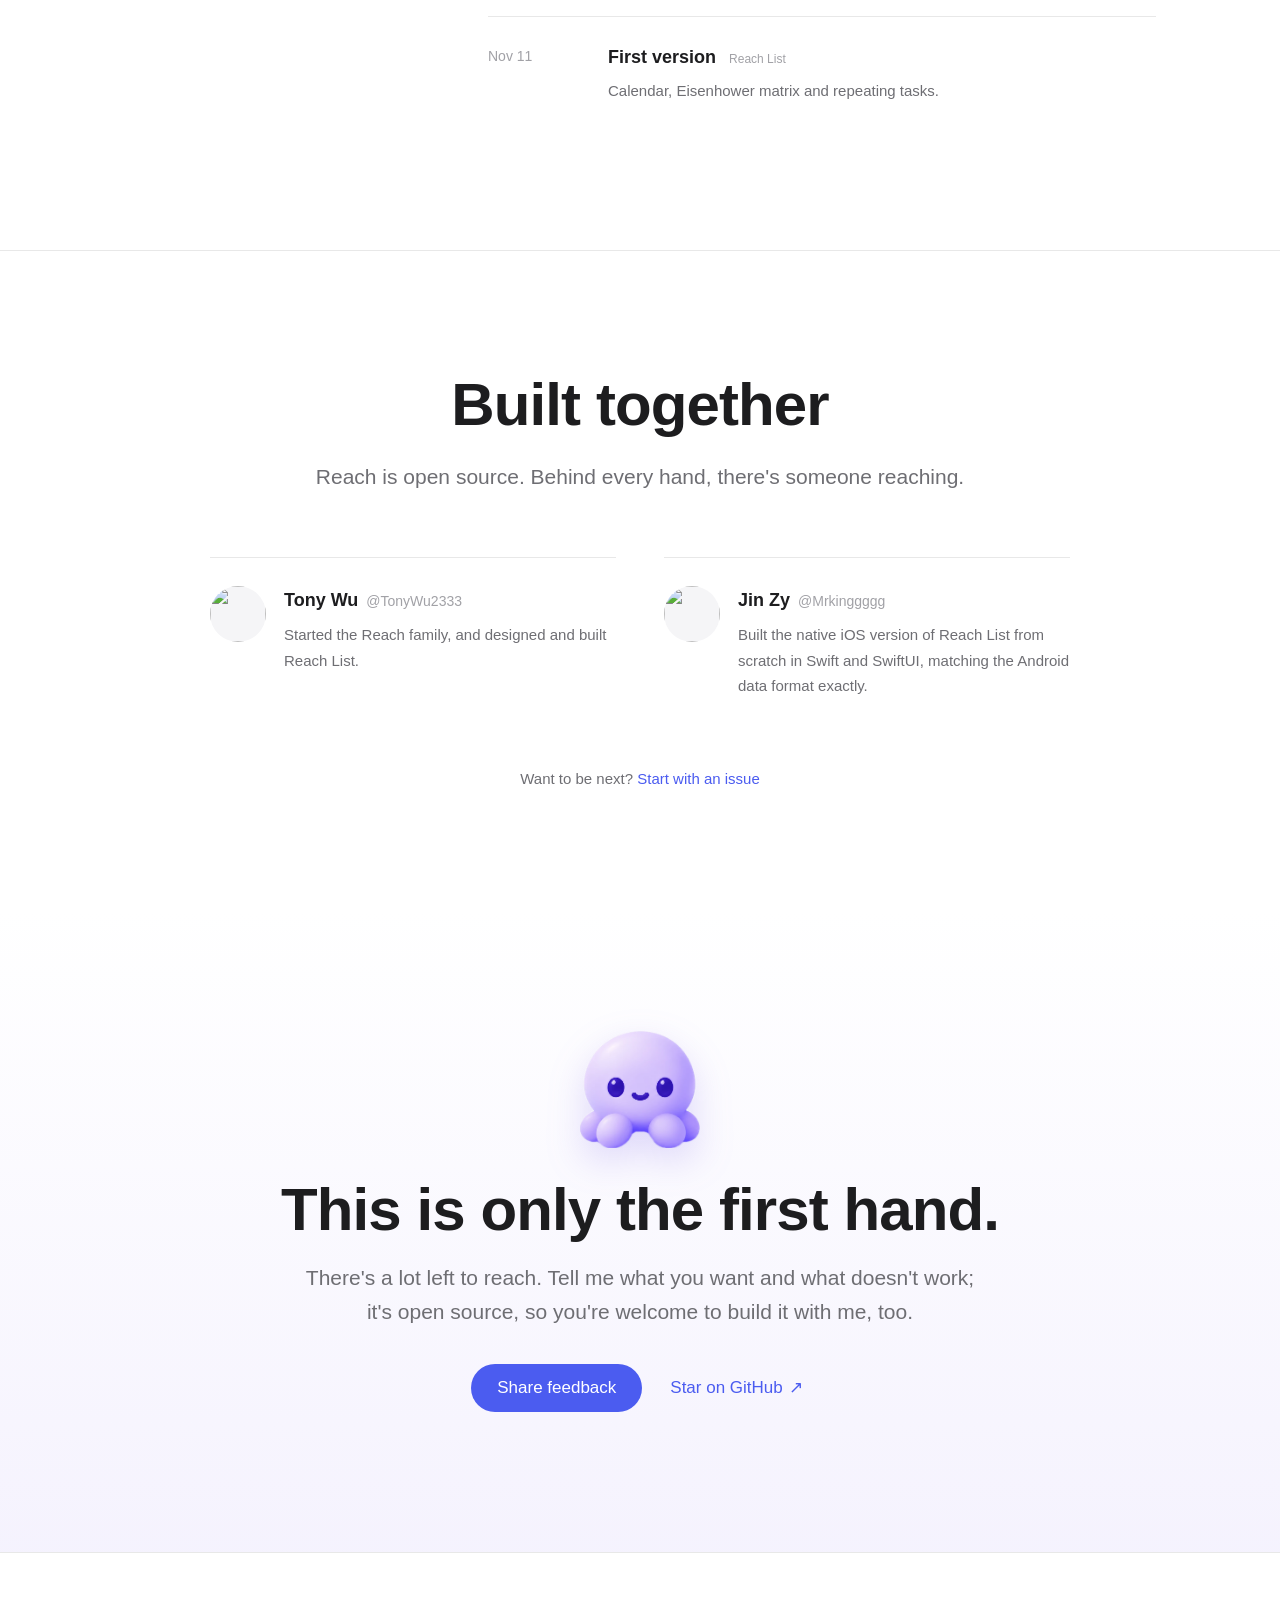
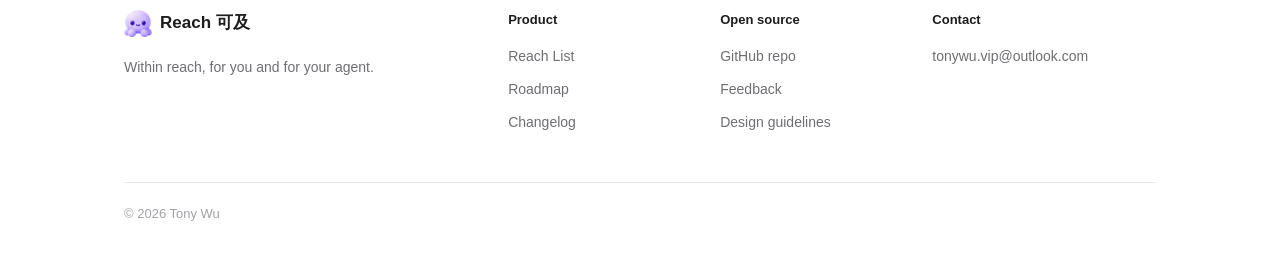
==== commit eb2b9abb: "Add an Android download button to the Reach List section" ====
--- a/en/index.html
+++ b/en/index.html
@@ -25,7 +25,7 @@
 </script>
 <link rel="alternate" hreflang="zh-CN" href="../">
 <link rel="alternate" hreflang="en" href="./">
-<link rel="stylesheet" href="../style.css?v=15">
+<link rel="stylesheet" href="../style.css?v=16">
 </head>
 <body>
 
@@ -111,9 +111,10 @@
       <h2>Open it. See today.<br>Tap. Done.</h2>
       <p class="lead">A lunar calendar, an Eisenhower matrix, routines and one-line quick add. A light, good-looking planner, and your agent can read and edit your tasks too.</p>
       <div class="product-cta">
-        <a class="btn btn-primary" href="https://github.com/TonyWu2333/reachlist" target="_blank" rel="noopener">View source</a>
-        <a class="btn btn-text" href="https://github.com/TonyWu2333/reachlist#-install" target="_blank" rel="noopener">How to install <span aria-hidden="true">↗</span></a>
-      </div>
+        <a class="btn btn-primary" href="https://github.com/TonyWu2333/reachlist/releases/download/v0.12.0/reachlist-v0.12.0.apk">Download for Android</a>
+        <a class="btn btn-text" href="https://github.com/TonyWu2333/reachlist" target="_blank" rel="noopener">View source <span aria-hidden="true">↗</span></a>
+      </div>
+      <p class="cta-meta">v0.12.0 · APK · 3.6 MB · Android 7.0 or later · <a href="https://github.com/TonyWu2333/reachlist/releases" target="_blank" rel="noopener">All releases</a></p>
     </div>
   </div>
 
--- a/style.css
+++ b/style.css
@@ -72,6 +72,8 @@
 .btn-text { padding: 0 6px; color: var(--accent); }
 .btn-text:hover span { transform: translateX(3px); }
 .btn-text span { display: inline-block; transition: transform .2s var(--ease); }
+.cta-meta { margin-top: 16px; font-size: 14px; color: var(--text-2); }
+.cta-meta a { color: var(--accent); }
 .hero-cta, .product-cta { display: flex; justify-content: center; align-items: center; flex-wrap: wrap; gap: 14px 22px; margin-top: 36px; }
 
 /* ---------- Hero ---------- */
